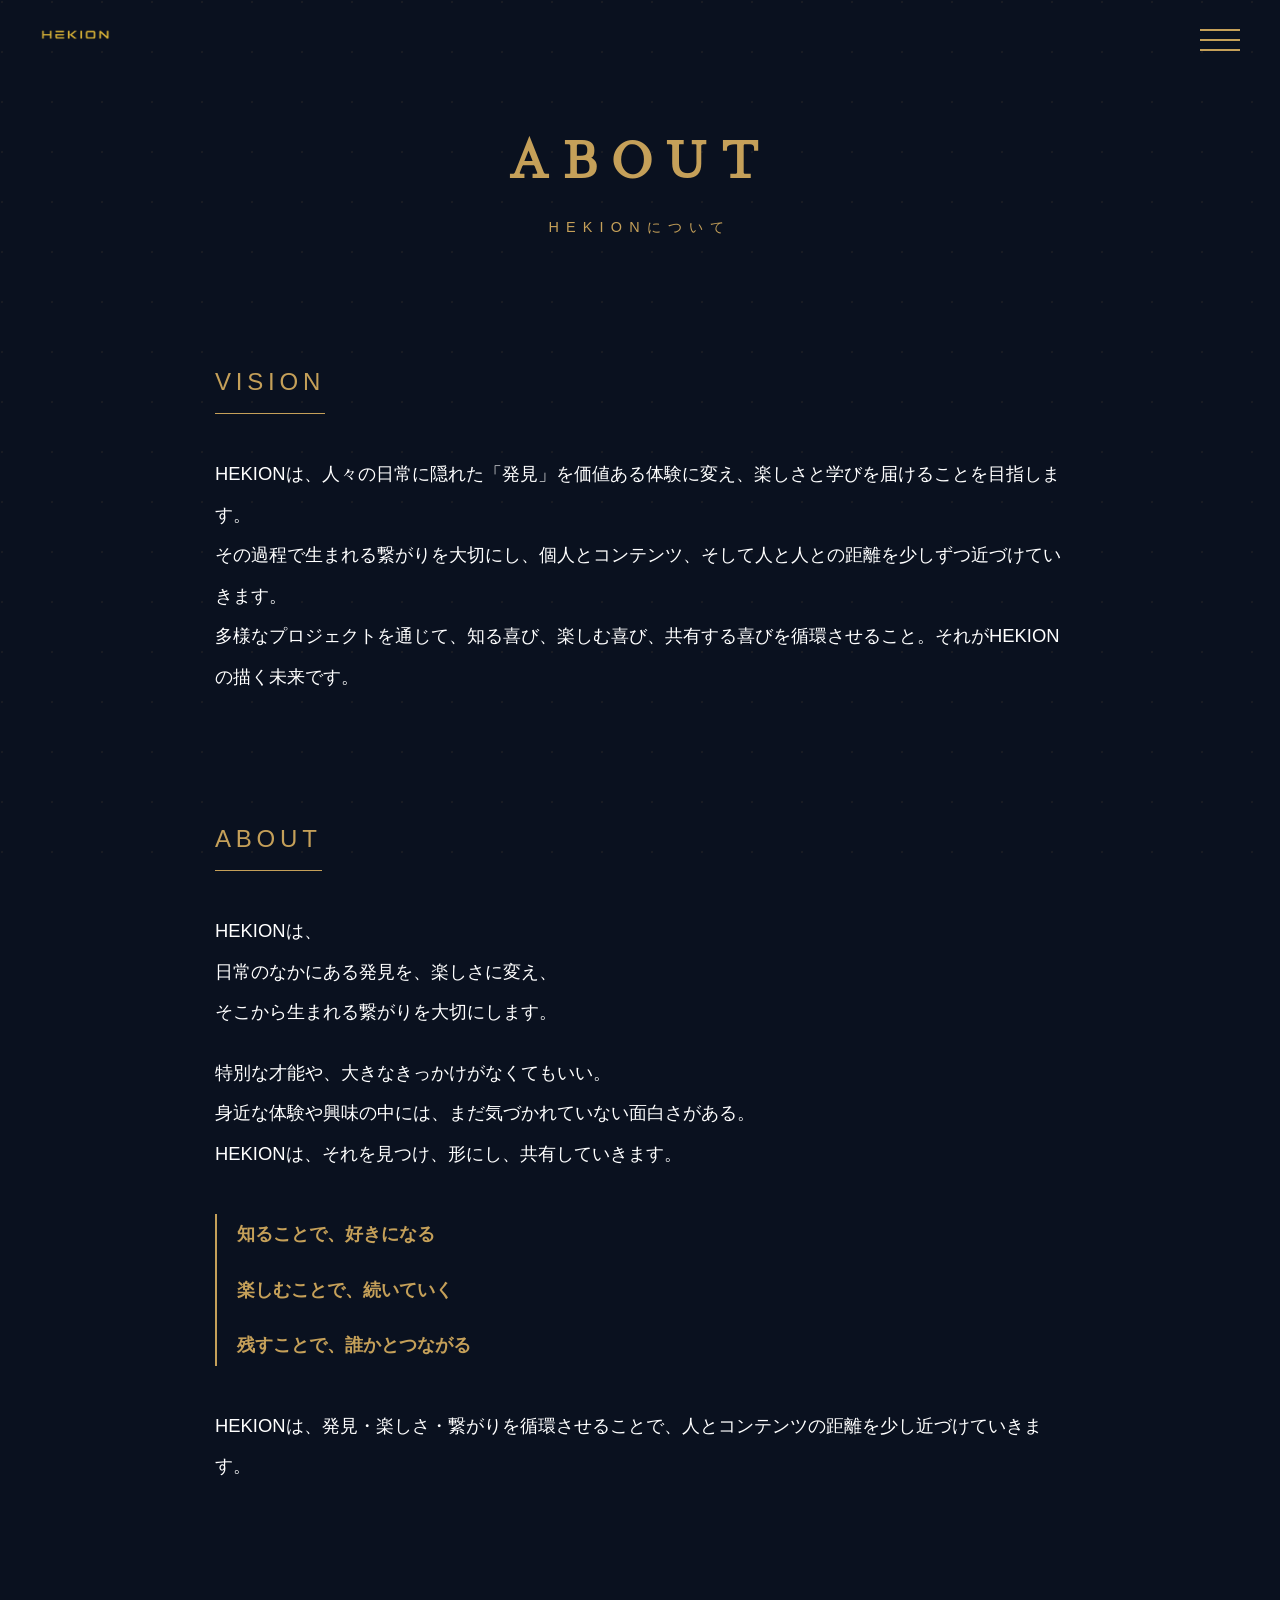
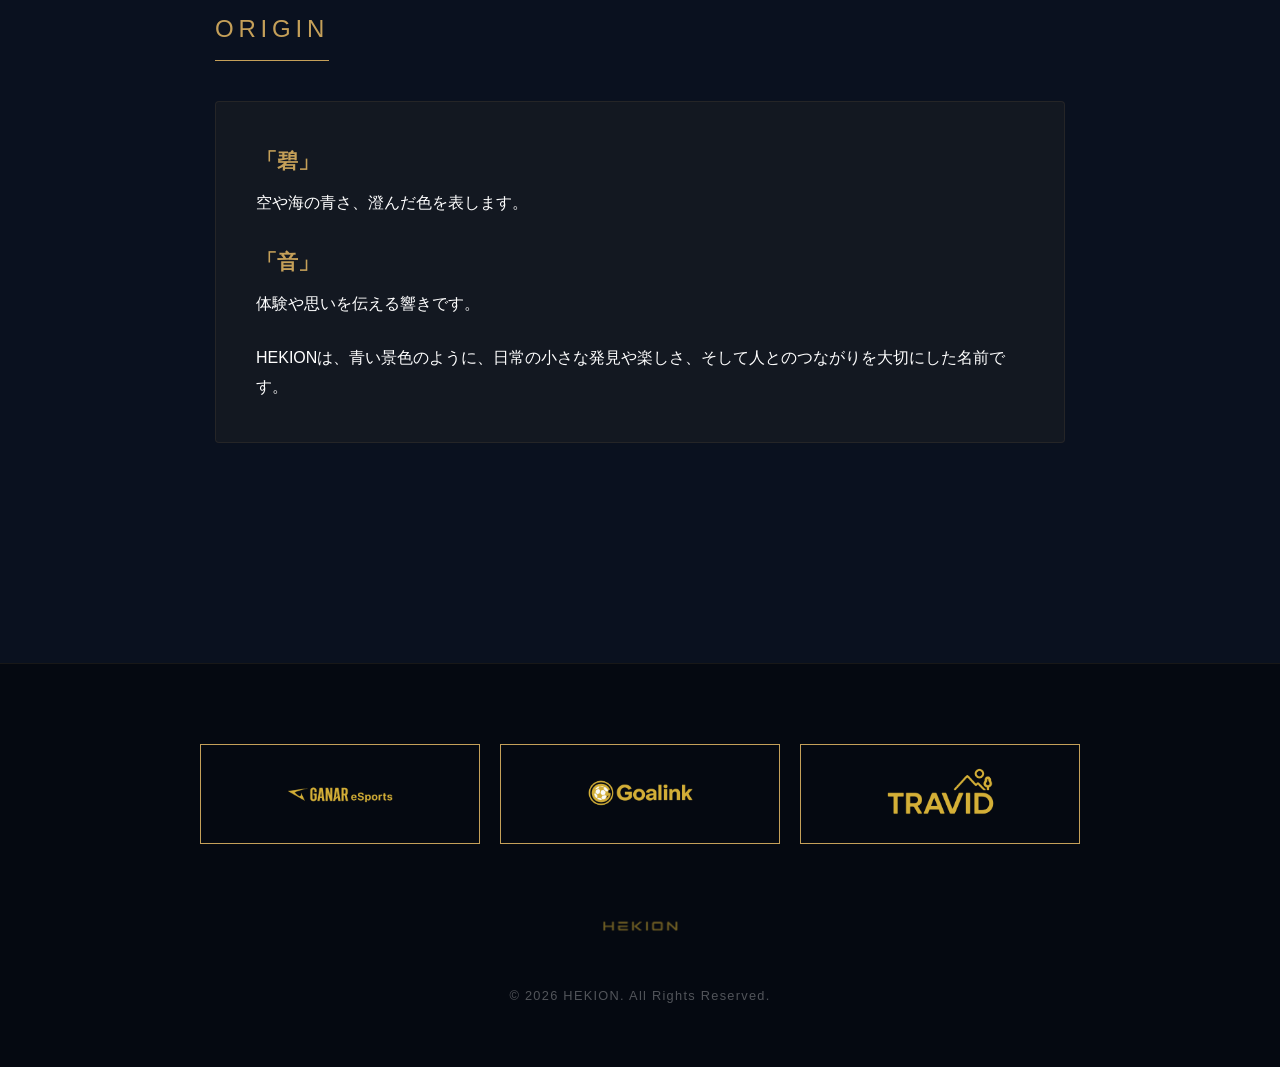
==== about.html @ 166c4e53 "Create about.html" ====
<!DOCTYPE html>
<html lang="ja">
<head>
    <meta charset="UTF-8">
    <meta name="viewport" content="width=device-width, initial-scale=1.0, maximum-scale=1.0, user-scalable=no">
    <title>ABOUT | HEKION公式サイト</title>
    <link rel="stylesheet" href="https://cdnjs.cloudflare.com/ajax/libs/font-awesome/6.0.0/css/all.min.css">
    <link href="https://fonts.googleapis.com/css2?family=Sawarabi+Mincho&display=swap" rel="stylesheet">
    <style>
        :root {
            --bg-navy: #0a111f;
            --gold: #c5a059;
            --white: #ffffff;
            --black: #000000;
            --ease-out-expo: cubic-bezier(0.19, 1, 0.22, 1);
        }

        /* Base Settings */
        * { margin: 0; padding: 0; box-sizing: border-box; outline: none; }
        html { font-size: 16px; scroll-behavior: smooth; }
        body {
            background-color: var(--bg-navy);
            color: var(--white);
            font-family: "Helvetica Neue", Arial, "Hiragino Kaku Gothic ProN", sans-serif;
            overflow-x: hidden;
            line-height: 1.8;
            -webkit-font-smoothing: antialiased;
        }

        .bg-layer { position: fixed; inset: 0; z-index: -1; pointer-events: none; }
        .bg-pattern {
            position: absolute; inset: 0;
            background-image: radial-gradient(circle at 2px 2px, rgba(197, 160, 89, 0.08) 1.5px, transparent 0);
            background-size: 50px 50px;
        }

        /* Header */
        header {
            position: fixed; top: 0; left: 0; width: 100%; height: 80px;
            display: flex; justify-content: space-between; align-items: center;
            padding: 0 40px; z-index: 5000; transition: 0.4s;
        }
        header.scrolled { background: rgba(10, 17, 31, 0.9); backdrop-filter: blur(10px); height: 70px; }
        .header-logo img { height: 40px; cursor: pointer; }

        .menu-open-btn {
            background: none; border: none; cursor: pointer;
            width: 40px; height: 40px; display: flex; flex-direction: column; justify-content: center; gap: 8px;
        }
        .menu-open-btn span { display: block; width: 100%; height: 2px; background: var(--gold); transition: 0.3s; }

        /* Side Menu */
        .side-nav {
            position: fixed; top: 0; right: -100%; width: 100%; max-width: 400px; height: 100vh;
            background: #050911; z-index: 9000; transition: right 0.6s var(--ease-out-expo);
            padding: 100px 40px; box-shadow: -10px 0 30px rgba(0,0,0,0.5);
        }
        .side-nav.active { right: 0; }
        .menu-close-btn {
            position: absolute; top: 30px; right: 30px; background: none; border: none;
            width: 44px; height: 44px; cursor: pointer; display: flex; justify-content: center; align-items: center;
        }
        .menu-close-btn i { color: var(--gold); font-size: 2rem; }
        .side-nav ul { list-style: none; }
        .side-nav li { margin-bottom: 25px; }
        .side-nav a { 
            color: var(--white); text-decoration: none; font-size: 0.95rem; 
            display: flex; align-items: center; justify-content: flex-start;
        }
        .side-nav small { color: var(--gold); opacity: 0.6; margin-left: 15px; font-size: 0.75rem; }
        .side-submenu { padding: 15px 0 0 20px; display: none; }
        .side-submenu.open { display: block; }

        /* Page Header */
        .page-head { width: 100%; height: 40vh; position: relative; display: flex; flex-direction: column; justify-content: center; align-items: center; text-align: center; }
        .page-head h1 { font-family: 'Sawarabi Mincho', serif; font-size: 3rem; color: var(--gold); letter-spacing: 0.3em; margin-bottom: 10px; opacity: 0; transform: translateY(20px); transition: 1s forwards; }
        .page-head p { font-size: 0.9rem; letter-spacing: 0.5em; color: var(--gold); opacity: 0; transform: translateY(20px); transition: 1s 0.3s forwards; }
        .loaded .page-head h1, .loaded .page-head p { opacity: 1; transform: translateY(0); }

        /* Content Area */
        .main-content { max-width: 900px; margin: 0 auto; padding: 0 25px 100px; }
        
        .about-section { margin-bottom: 120px; opacity: 0; transform: translateY(30px); transition: 1s; }
        .about-section.visible { opacity: 1; transform: translateY(0); }
        
        .section-title { font-size: 1.5rem; color: var(--gold); letter-spacing: 0.2em; border-bottom: 1px solid var(--gold); padding-bottom: 10px; display: inline-block; font-weight: 200; margin-bottom: 40px; }
        
        .vision-text { font-size: 1.15rem; font-weight: 300; line-height: 2.2; }
        
        .about-text { font-size: 1.15rem; font-weight: 300; line-height: 2.2; }
        .about-points { list-style: none; margin: 40px 0; padding-left: 20px; border-left: 2px solid var(--gold); }
        .about-points li { margin-bottom: 15px; font-weight: bold; color: var(--gold); }

        .origin-card { background: rgba(197, 160, 89, 0.05); padding: 40px; border-radius: 4px; border: 1px solid rgba(197, 160, 89, 0.1); }
        .origin-item { margin-bottom: 25px; }
        .origin-label { color: var(--gold); font-weight: bold; font-size: 1.3rem; margin-bottom: 10px; display: block; }

        /* Footer */
        footer { background: #050911; padding: 80px 20px 60px; text-align: center; border-top: 1px solid rgba(197, 160, 89, 0.1); }
        .footer-site-links { display: flex; justify-content: center; gap: 20px; margin-bottom: 60px; flex-wrap: wrap; }
        .footer-link-box { width: 280px; height: 100px; border: 1px solid var(--gold); display: flex; justify-content: center; align-items: center; text-decoration: none; transition: 0.4s; padding: 10px; }
        .footer-link-box:hover { background: rgba(197, 160, 89, 0.05); }
        .footer-link-box img { max-height: 80%; max-width: 90%; object-fit: contain; }
        .footer-logo { height: 45px; opacity: 0.5; margin-bottom: 25px; }
        .copyright { font-size: 0.8rem; opacity: 0.3; letter-spacing: 0.1em; }

        .pagetop {
            position: fixed; right: 30px; bottom: 30px; width: 60px; height: 60px;
            background: transparent; border: 2px solid var(--gold); border-radius: 50%;
            display: flex; justify-content: center; align-items: center; z-index: 4000;
            text-decoration: none; transition: 0.4s; opacity: 0; visibility: hidden;
        }
        .pagetop.visible { opacity: 1; visibility: visible; }
        .pagetop::before { content: ""; width: 15px; height: 15px; border-top: 2px solid var(--gold); border-left: 2px solid var(--gold); transform: rotate(45deg) translate(3px, 3px); }

        @media (max-width: 768px) {
            .page-head h1 { font-size: 2.2rem; }
            .vision-text, .about-text { font-size: 1rem; }
            .origin-card { padding: 25px; }
            .footer-site-links { flex-direction: column; align-items: center; }
            .footer-link-box { width: 100%; max-width: 320px; height: 85px; }
        }
    </style>
</head>
<body>
    <div class="bg-layer"><div class="bg-pattern"></div></div>

    <header id="header">
        <div class="header-logo" onclick="location.href='index.html'"><img src="gold_hekionlogo.png" alt="HEKION"></div>
        <button class="menu-open-btn" id="openBtn"><span></span><span></span><span></span></button>
    </header>

    <nav class="side-nav" id="sideNav">
        <button class="menu-close-btn" id="closeBtn"><i class="fas fa-times"></i></button>
        <ul>
            <li><a href="index.html">TOP<small>トップ</small></a></li>
            <li><a href="about.html">ABOUT<small>HEKIONについて</small></a></li>
            <li>
                <a href="#" id="toggleProjects">PROJECTS<small>事業紹介</small> <i class="fas fa-chevron-down"></i></a>
                <ul class="side-submenu" id="subMenu">
                    <li><a href="ganar.html">- GANAR</a></li>
                    <li><a href="goalink.html">- Goalink</a></li>
                    <li><a href="travid.html">- TRAVID</a></li>
                </ul>
            </li>
            <li><a href="news.html">NEWS<small>ニュース</small></a></li>
        </ul>
    </nav>

    <div id="page-container">
        <section class="page-head">
            <h1>ABOUT</h1>
            <p>HEKIONについて</p>
        </section>

        <main class="main-content">
            <section class="about-section" id="vision">
                <h2 class="section-title">VISION</h2>
                <div class="vision-text">
                    <p>HEKIONは、人々の日常に隠れた「発見」を価値ある体験に変え、楽しさと学びを届けることを目指します。<br>
                    その過程で生まれる繋がりを大切にし、個人とコンテンツ、そして人と人との距離を少しずつ近づけていきます。<br>
                    多様なプロジェクトを通じて、知る喜び、楽しむ喜び、共有する喜びを循環させること。それがHEKIONの描く未来です。</p>
                </div>
            </section>

            <section class="about-section" id="about">
                <h2 class="section-title">ABOUT</h2>
                <div class="about-text">
                    <p>HEKIONは、<br>
                    日常のなかにある発見を、楽しさに変え、<br>
                    そこから生まれる繋がりを大切にします。</p>
                    <p style="margin-top: 20px;">特別な才能や、大きなきっかけがなくてもいい。<br>
                    身近な体験や興味の中には、まだ気づかれていない面白さがある。<br>
                    HEKIONは、それを見つけ、形にし、共有していきます。</p>
                    
                    <ul class="about-points">
                        <li>知ることで、好きになる</li>
                        <li>楽しむことで、続いていく</li>
                        <li>残すことで、誰かとつながる</li>
                    </ul>
                    
                    <p>HEKIONは、発見・楽しさ・繋がりを循環させることで、人とコンテンツの距離を少し近づけていきます。</p>
                </div>
            </section>

            <section class="about-section" id="origin">
                <h2 class="section-title">ORIGIN</h2>
                <div class="origin-card">
                    <div class="origin-item">
                        <span class="origin-label">「碧」</span>
                        <p>空や海の青さ、澄んだ色を表します。</p>
                    </div>
                    <div class="origin-item">
                        <span class="origin-label">「音」</span>
                        <p>体験や思いを伝える響きです。</p>
                    </div>
                    <div class="origin-text">
                        <p>HEKIONは、青い景色のように、日常の小さな発見や楽しさ、そして人とのつながりを大切にした名前です。</p>
                    </div>
                </div>
            </section>
        </main>
    </div>

    <footer>
        <div class="footer-site-links">
            <a href="https://hekion.github.io/ganar/index.html" class="footer-link-box" target="_blank" rel="noopener noreferrer"><img src="gold_ganarlogo.png" alt="GANAR"></a>
            <a href="https://hekion.github.io/goalinkjp/index.html" class="footer-link-box" target="_blank" rel="noopener noreferrer"><img src="gold_goalinklogo.png" alt="Goalink"></a>
            <a href="https://note.com/travid" class="footer-link-box" target="_blank" rel="noopener noreferrer"><img src="gold_travidlogo.png" alt="TRAVID"></a>
        </div>
        <img src="gold_hekionlogo.png" class="footer-logo">
        <p class="copyright">&copy; 2026 HEKION. All Rights Reserved.</p>
    </footer>

    <a href="#" class="pagetop" id="pageTop"></a>

    <script>
        window.onload = () => {
            document.body.classList.add('loaded');
            
            // スクロールに合わせてセクションをフェードイン
            const observer = new IntersectionObserver((entries) => {
                entries.forEach(entry => {
                    if (entry.isIntersecting) {
                        entry.target.classList.add('visible');
                    }
                });
            }, { threshold: 0.1 });

            document.querySelectorAll('.about-section').forEach(section => {
                observer.observe(section);
            });
        };

        const openBtn = document.getElementById('openBtn');
        const closeBtn = document.getElementById('closeBtn');
        const sideNav = document.getElementById('sideNav');
        const toggleProjects = document.getElementById('toggleProjects');
        const subMenu = document.getElementById('subMenu');
        const pageTop = document.getElementById('pageTop');

        openBtn.onclick = () => sideNav.classList.add('active');
        closeBtn.onclick = () => sideNav.classList.remove('active');
        toggleProjects.onclick = (e) => { e.preventDefault(); subMenu.classList.toggle('open'); };
        
        window.onscroll = () => {
            const header = document.getElementById('header');
            if (window.pageYOffset > 50) header.classList.add('scrolled');
            else header.classList.remove('scrolled');
            
            if (window.pageYOffset > 300) pageTop.classList.add('visible');
            else pageTop.classList.remove('visible');
        };

        pageTop.onclick = (e) => {
            e.preventDefault();
            window.scrollTo({ top: 0, behavior: 'smooth' });
        };
    </script>
</body>
</html>
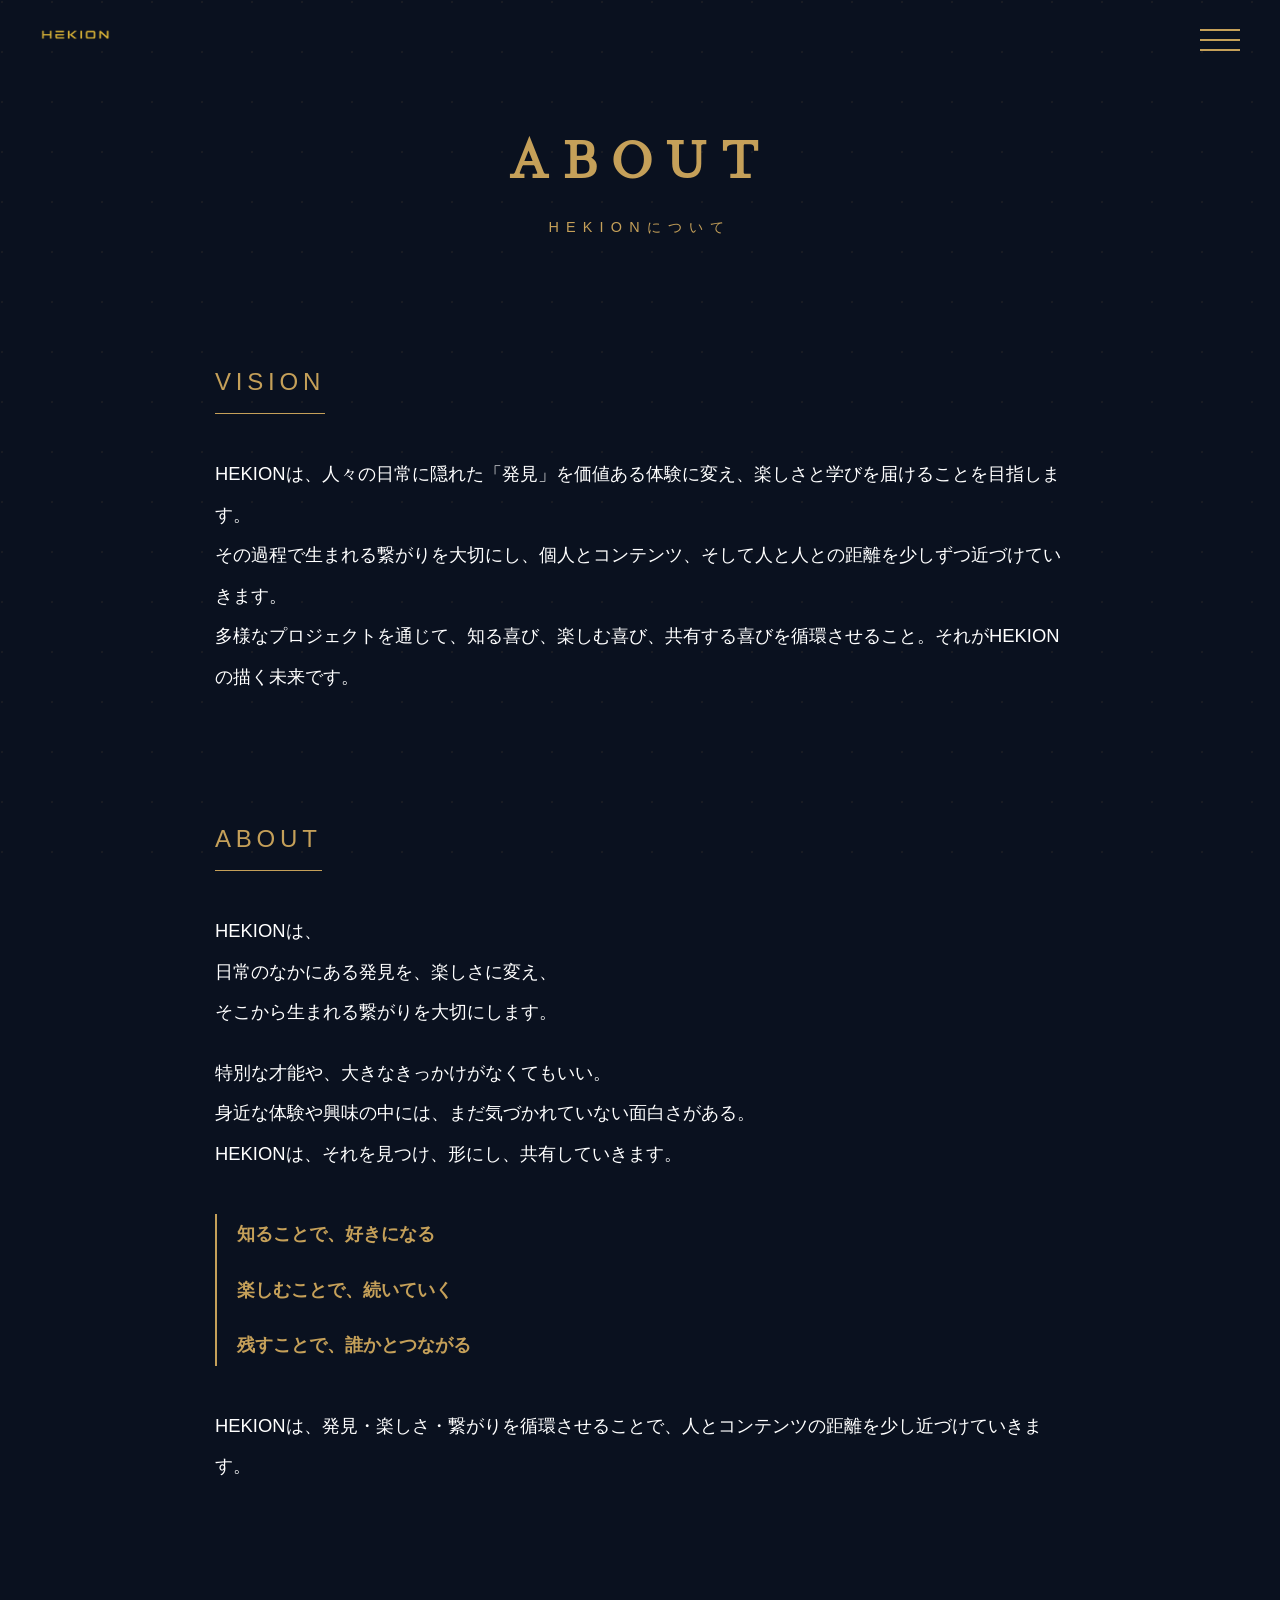
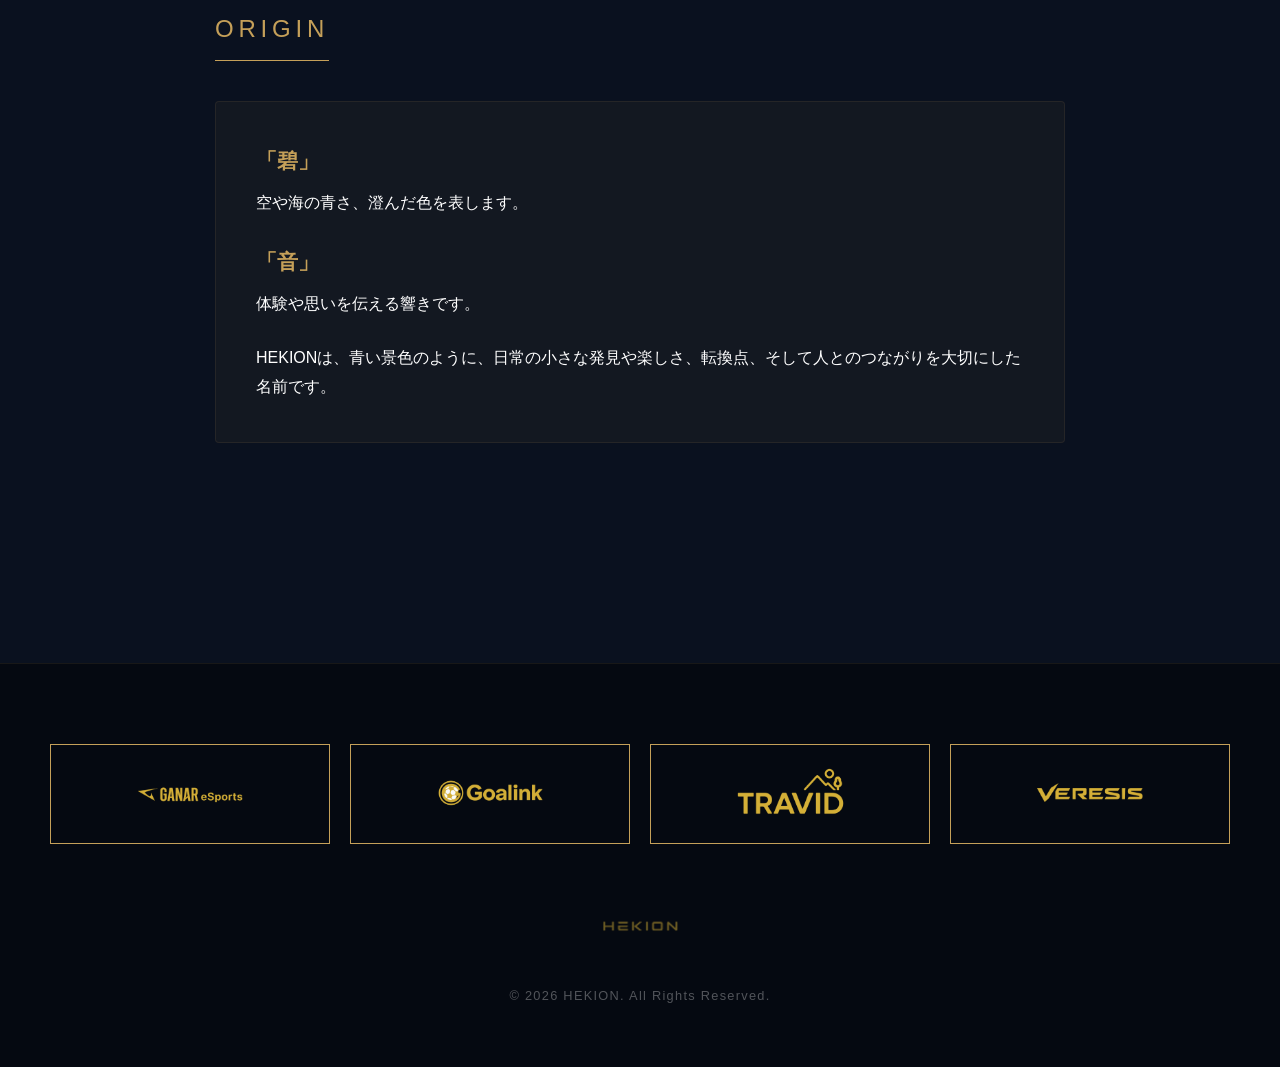
==== commit 2f929c3b: "Update about.html" ====
--- a/about.html
+++ b/about.html
@@ -141,6 +141,7 @@
                     <li><a href="ganar.html">- GANAR</a></li>
                     <li><a href="goalink.html">- Goalink</a></li>
                     <li><a href="travid.html">- TRAVID</a></li>
+                    <li><a href="veresis.html">- VERESIS</a></li>
                 </ul>
             </li>
             <li><a href="news.html">NEWS<small>ニュース</small></a></li>
@@ -195,7 +196,7 @@
                         <p>体験や思いを伝える響きです。</p>
                     </div>
                     <div class="origin-text">
-                        <p>HEKIONは、青い景色のように、日常の小さな発見や楽しさ、そして人とのつながりを大切にした名前です。</p>
+                        <p>HEKIONは、青い景色のように、日常の小さな発見や楽しさ、転換点、そして人とのつながりを大切にした名前です。</p>
                     </div>
                 </div>
             </section>
@@ -207,6 +208,7 @@
             <a href="https://hekion.github.io/ganar/index.html" class="footer-link-box" target="_blank" rel="noopener noreferrer"><img src="gold_ganarlogo.png" alt="GANAR"></a>
             <a href="https://hekion.github.io/goalinkjp/index.html" class="footer-link-box" target="_blank" rel="noopener noreferrer"><img src="gold_goalinklogo.png" alt="Goalink"></a>
             <a href="https://note.com/travid" class="footer-link-box" target="_blank" rel="noopener noreferrer"><img src="gold_travidlogo.png" alt="TRAVID"></a>
+            <a href="https://hekion.github.io/veresis/" class="footer-link-box" target="_blank" rel="noopener noreferrer"><img src="gold_veresislogo.png" alt="VERESIS"></a>
         </div>
         <img src="gold_hekionlogo.png" class="footer-logo">
         <p class="copyright">&copy; 2026 HEKION. All Rights Reserved.</p>
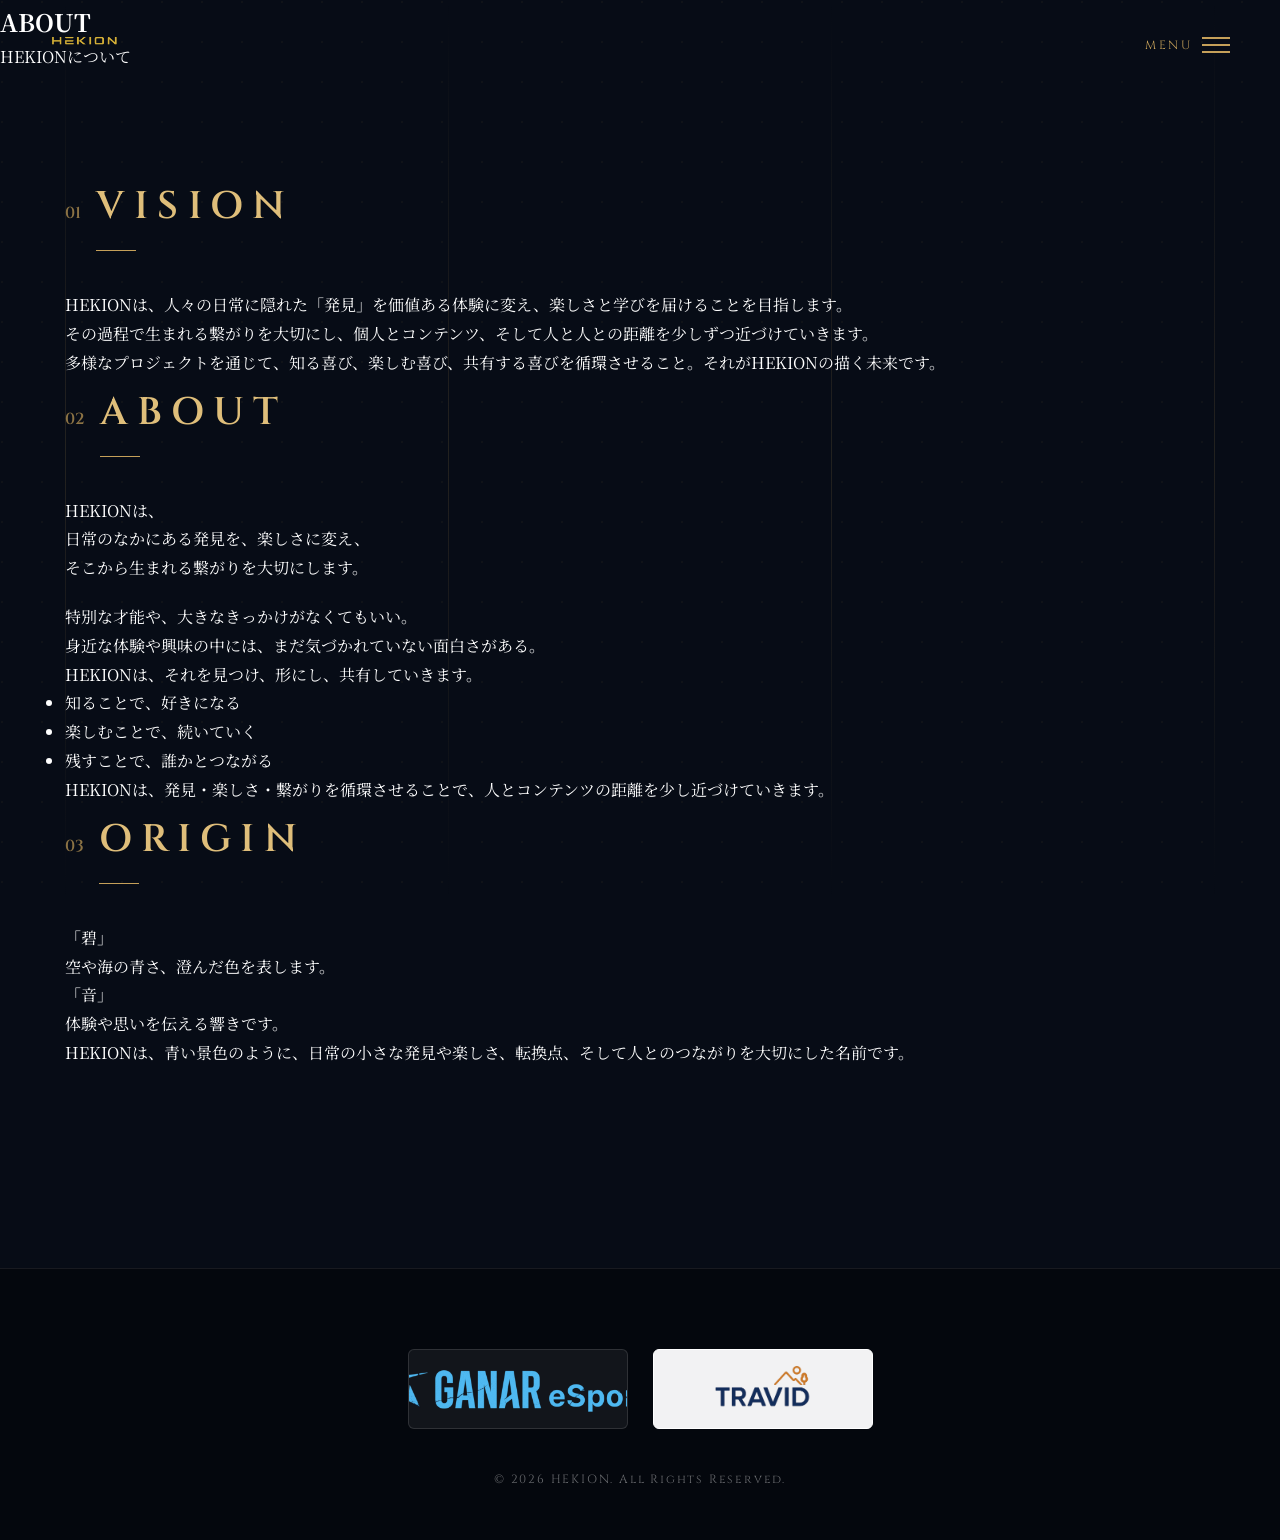
==== commit 3215c7cc: "Refactor about.html for improved layout and performance Updated styles and structure for better orga" ====
--- a/about.html
+++ b/about.html
@@ -5,146 +5,46 @@
     <meta name="viewport" content="width=device-width, initial-scale=1.0, maximum-scale=1.0, user-scalable=no">
     <title>ABOUT | HEKION公式サイト</title>
     <link rel="stylesheet" href="https://cdnjs.cloudflare.com/ajax/libs/font-awesome/6.0.0/css/all.min.css">
-    <link href="https://fonts.googleapis.com/css2?family=Sawarabi+Mincho&display=swap" rel="stylesheet">
-    <style>
-        :root {
-            --bg-navy: #0a111f;
-            --gold: #c5a059;
-            --white: #ffffff;
-            --black: #000000;
-            --ease-out-expo: cubic-bezier(0.19, 1, 0.22, 1);
-        }
-
-        /* Base Settings */
-        * { margin: 0; padding: 0; box-sizing: border-box; outline: none; }
-        html { font-size: 16px; scroll-behavior: smooth; }
-        body {
-            background-color: var(--bg-navy);
-            color: var(--white);
-            font-family: "Helvetica Neue", Arial, "Hiragino Kaku Gothic ProN", sans-serif;
-            overflow-x: hidden;
-            line-height: 1.8;
-            -webkit-font-smoothing: antialiased;
-        }
-
-        .bg-layer { position: fixed; inset: 0; z-index: -1; pointer-events: none; }
-        .bg-pattern {
-            position: absolute; inset: 0;
-            background-image: radial-gradient(circle at 2px 2px, rgba(197, 160, 89, 0.08) 1.5px, transparent 0);
-            background-size: 50px 50px;
-        }
-
-        /* Header */
-        header {
-            position: fixed; top: 0; left: 0; width: 100%; height: 80px;
-            display: flex; justify-content: space-between; align-items: center;
-            padding: 0 40px; z-index: 5000; transition: 0.4s;
-        }
-        header.scrolled { background: rgba(10, 17, 31, 0.9); backdrop-filter: blur(10px); height: 70px; }
-        .header-logo img { height: 40px; cursor: pointer; }
-
-        .menu-open-btn {
-            background: none; border: none; cursor: pointer;
-            width: 40px; height: 40px; display: flex; flex-direction: column; justify-content: center; gap: 8px;
-        }
-        .menu-open-btn span { display: block; width: 100%; height: 2px; background: var(--gold); transition: 0.3s; }
-
-        /* Side Menu */
-        .side-nav {
-            position: fixed; top: 0; right: -100%; width: 100%; max-width: 400px; height: 100vh;
-            background: #050911; z-index: 9000; transition: right 0.6s var(--ease-out-expo);
-            padding: 100px 40px; box-shadow: -10px 0 30px rgba(0,0,0,0.5);
-        }
-        .side-nav.active { right: 0; }
-        .menu-close-btn {
-            position: absolute; top: 30px; right: 30px; background: none; border: none;
-            width: 44px; height: 44px; cursor: pointer; display: flex; justify-content: center; align-items: center;
-        }
-        .menu-close-btn i { color: var(--gold); font-size: 2rem; }
-        .side-nav ul { list-style: none; }
-        .side-nav li { margin-bottom: 25px; }
-        .side-nav a { 
-            color: var(--white); text-decoration: none; font-size: 0.95rem; 
-            display: flex; align-items: center; justify-content: flex-start;
-        }
-        .side-nav small { color: var(--gold); opacity: 0.6; margin-left: 15px; font-size: 0.75rem; }
-        .side-submenu { padding: 15px 0 0 20px; display: none; }
-        .side-submenu.open { display: block; }
-
-        /* Page Header */
-        .page-head { width: 100%; height: 40vh; position: relative; display: flex; flex-direction: column; justify-content: center; align-items: center; text-align: center; }
-        .page-head h1 { font-family: 'Sawarabi Mincho', serif; font-size: 3rem; color: var(--gold); letter-spacing: 0.3em; margin-bottom: 10px; opacity: 0; transform: translateY(20px); transition: 1s forwards; }
-        .page-head p { font-size: 0.9rem; letter-spacing: 0.5em; color: var(--gold); opacity: 0; transform: translateY(20px); transition: 1s 0.3s forwards; }
-        .loaded .page-head h1, .loaded .page-head p { opacity: 1; transform: translateY(0); }
-
-        /* Content Area */
-        .main-content { max-width: 900px; margin: 0 auto; padding: 0 25px 100px; }
-        
-        .about-section { margin-bottom: 120px; opacity: 0; transform: translateY(30px); transition: 1s; }
-        .about-section.visible { opacity: 1; transform: translateY(0); }
-        
-        .section-title { font-size: 1.5rem; color: var(--gold); letter-spacing: 0.2em; border-bottom: 1px solid var(--gold); padding-bottom: 10px; display: inline-block; font-weight: 200; margin-bottom: 40px; }
-        
-        .vision-text { font-size: 1.15rem; font-weight: 300; line-height: 2.2; }
-        
-        .about-text { font-size: 1.15rem; font-weight: 300; line-height: 2.2; }
-        .about-points { list-style: none; margin: 40px 0; padding-left: 20px; border-left: 2px solid var(--gold); }
-        .about-points li { margin-bottom: 15px; font-weight: bold; color: var(--gold); }
-
-        .origin-card { background: rgba(197, 160, 89, 0.05); padding: 40px; border-radius: 4px; border: 1px solid rgba(197, 160, 89, 0.1); }
-        .origin-item { margin-bottom: 25px; }
-        .origin-label { color: var(--gold); font-weight: bold; font-size: 1.3rem; margin-bottom: 10px; display: block; }
-
-        /* Footer */
-        footer { background: #050911; padding: 80px 20px 60px; text-align: center; border-top: 1px solid rgba(197, 160, 89, 0.1); }
-        .footer-site-links { display: flex; justify-content: center; gap: 20px; margin-bottom: 60px; flex-wrap: wrap; }
-        .footer-link-box { width: 280px; height: 100px; border: 1px solid var(--gold); display: flex; justify-content: center; align-items: center; text-decoration: none; transition: 0.4s; padding: 10px; }
-        .footer-link-box:hover { background: rgba(197, 160, 89, 0.05); }
-        .footer-link-box img { max-height: 80%; max-width: 90%; object-fit: contain; }
-        .footer-logo { height: 45px; opacity: 0.5; margin-bottom: 25px; }
-        .copyright { font-size: 0.8rem; opacity: 0.3; letter-spacing: 0.1em; }
-
-        .pagetop {
-            position: fixed; right: 30px; bottom: 30px; width: 60px; height: 60px;
-            background: transparent; border: 2px solid var(--gold); border-radius: 50%;
-            display: flex; justify-content: center; align-items: center; z-index: 4000;
-            text-decoration: none; transition: 0.4s; opacity: 0; visibility: hidden;
-        }
-        .pagetop.visible { opacity: 1; visibility: visible; }
-        .pagetop::before { content: ""; width: 15px; height: 15px; border-top: 2px solid var(--gold); border-left: 2px solid var(--gold); transform: rotate(45deg) translate(3px, 3px); }
-
-        @media (max-width: 768px) {
-            .page-head h1 { font-size: 2.2rem; }
-            .vision-text, .about-text { font-size: 1rem; }
-            .origin-card { padding: 25px; }
-            .footer-site-links { flex-direction: column; align-items: center; }
-            .footer-link-box { width: 100%; max-width: 320px; height: 85px; }
-        }
-    </style>
+    <link rel="preconnect" href="https://fonts.googleapis.com">
+    <link rel="preconnect" href="https://fonts.gstatic.com" crossorigin>
+    <link href="https://fonts.googleapis.com/css2?family=Cinzel:wght@400;600;700&family=Noto+Serif+JP:wght@300;400;600&family=Sawarabi+Mincho&display=swap" rel="stylesheet">
+    <link rel="stylesheet" href="style.css">
 </head>
 <body>
-    <div class="bg-layer"><div class="bg-pattern"></div></div>
+    <div class="bg-layer">
+        <div class="bg-pattern"></div>
+        <div class="bg-lines">
+            <span></span><span></span><span></span><span></span>
+        </div>
+    </div>
+
+    <!-- メニューオープン時の背景オーバーレイ -->
+    <div class="menu-overlay" id="menuOverlay"></div>
 
     <header id="header">
-        <div class="header-logo" onclick="location.href='index.html'"><img src="gold_hekionlogo.png" alt="HEKION"></div>
-        <button class="menu-open-btn" id="openBtn"><span></span><span></span><span></span></button>
+        <div class="header-logo" onclick="location.href='index.html'"><img src="images/logo/gold_hekionlogo.png" alt="HEKION"></div>
+        <button class="menu-open-btn" id="openBtn" aria-label="Menu">
+            <span class="btn-line top"></span>
+            <span class="btn-line mid"></span>
+            <span class="btn-line bot"></span>
+            <span class="btn-label">MENU</span>
+        </button>
     </header>
 
     <nav class="side-nav" id="sideNav">
-        <button class="menu-close-btn" id="closeBtn"><i class="fas fa-times"></i></button>
         <ul>
-            <li><a href="index.html">TOP<small>トップ</small></a></li>
-            <li><a href="about.html">ABOUT<small>HEKIONについて</small></a></li>
-            <li>
+            <li class="nav-item"><a href="index.html">TOP<small>トップ</small></a></li>
+            <li class="nav-item"><a href="about.html">ABOUT<small>HEKIONについて</small></a></li>
+            <li class="nav-item">
                 <a href="#" id="toggleProjects">PROJECTS<small>事業紹介</small> <i class="fas fa-chevron-down"></i></a>
                 <ul class="side-submenu" id="subMenu">
-                    <li><a href="ganar.html">- GANAR</a></li>
-                    <li><a href="goalink.html">- Goalink</a></li>
-                    <li><a href="travid.html">- TRAVID</a></li>
-                    <li><a href="veresis.html">- VERESIS</a></li>
+                    <li><a href="projects/ganar.html">- GANAR</a></li>
+                    <!-- <li><a href="projects/goalink.html">- Goalink</a></li> -->
+                    <li><a href="projects/travid.html">- TRAVID</a></li>
+                    <!-- <li><a href="projects/veresis.html">- VERESIS</a></li> -->
                 </ul>
             </li>
-            <li><a href="news.html">NEWS<small>ニュース</small></a></li>
+            <li class="nav-item"><a href="news.html">NEWS<small>ニュース</small></a></li>
         </ul>
     </nav>
 
@@ -156,7 +56,10 @@
 
         <main class="main-content">
             <section class="about-section" id="vision">
-                <h2 class="section-title">VISION</h2>
+                <div class="section-title-wrap">
+                    <span class="section-num">01</span>
+                    <h2 class="section-title">VISION</h2>
+                </div>
                 <div class="vision-text">
                     <p>HEKIONは、人々の日常に隠れた「発見」を価値ある体験に変え、楽しさと学びを届けることを目指します。<br>
                     その過程で生まれる繋がりを大切にし、個人とコンテンツ、そして人と人との距離を少しずつ近づけていきます。<br>
@@ -165,7 +68,10 @@
             </section>
 
             <section class="about-section" id="about">
-                <h2 class="section-title">ABOUT</h2>
+                <div class="section-title-wrap">
+                    <span class="section-num">02</span>
+                    <h2 class="section-title">ABOUT</h2>
+                </div>
                 <div class="about-text">
                     <p>HEKIONは、<br>
                     日常のなかにある発見を、楽しさに変え、<br>
@@ -185,7 +91,10 @@
             </section>
 
             <section class="about-section" id="origin">
-                <h2 class="section-title">ORIGIN</h2>
+                <div class="section-title-wrap">
+                    <span class="section-num">03</span>
+                    <h2 class="section-title">ORIGIN</h2>
+                </div>
                 <div class="origin-card">
                     <div class="origin-item">
                         <span class="origin-label">「碧」</span>
@@ -204,23 +113,35 @@
     </div>
 
     <footer>
-        <div class="footer-site-links">
-            <a href="https://hekion.github.io/ganar/index.html" class="footer-link-box" target="_blank" rel="noopener noreferrer"><img src="gold_ganarlogo.png" alt="GANAR"></a>
-            <a href="https://hekion.github.io/goalinkjp/index.html" class="footer-link-box" target="_blank" rel="noopener noreferrer"><img src="gold_goalinklogo.png" alt="Goalink"></a>
-            <a href="https://note.com/travid" class="footer-link-box" target="_blank" rel="noopener noreferrer"><img src="gold_travidlogo.png" alt="TRAVID"></a>
-            <a href="https://hekion.github.io/veresis/" class="footer-link-box" target="_blank" rel="noopener noreferrer"><img src="gold_veresislogo.png" alt="VERESIS"></a>
+        <div class="footer-inner">
+            <div class="footer-projects">
+                <a href="https://hekion.github.io/ganar/index.html" class="footer-project-card card-ganar" target="_blank" rel="noopener noreferrer">
+                    <img src="images/logo/ganarlogo.png" alt="GANAR">
+                </a>
+                <!--
+                <a href="https://hekion.github.io/goalinkjp/index.html" class="footer-project-card" target="_blank" rel="noopener noreferrer">
+                    <img src="images/logo/goalinklogo.png" alt="Goalink">
+                </a>
+                -->
+                <a href="https://note.com/travid" class="footer-project-card card-travid" target="_blank" rel="noopener noreferrer">
+                    <img src="images/logo/travidlogo.png" alt="TRAVID">
+                </a>
+                <!--
+                <a href="https://hekion.github.io/veresis/" class="footer-project-card" target="_blank" rel="noopener noreferrer">
+                    <img src="images/logo/veresislogo.png" alt="VERESIS">
+                </a>
+                -->
+            </div>
+
+            <p class="copyright">&copy; 2026 HEKION. All Rights Reserved.</p>
         </div>
-        <img src="gold_hekionlogo.png" class="footer-logo">
-        <p class="copyright">&copy; 2026 HEKION. All Rights Reserved.</p>
     </footer>
 
     <a href="#" class="pagetop" id="pageTop"></a>
 
+    <script src="script.js"></script>
     <script>
-        window.onload = () => {
-            document.body.classList.add('loaded');
-            
-            // スクロールに合わせてセクションをフェードイン
+        document.addEventListener('DOMContentLoaded', () => {
             const observer = new IntersectionObserver((entries) => {
                 entries.forEach(entry => {
                     if (entry.isIntersecting) {
@@ -232,32 +153,7 @@
             document.querySelectorAll('.about-section').forEach(section => {
                 observer.observe(section);
             });
-        };
-
-        const openBtn = document.getElementById('openBtn');
-        const closeBtn = document.getElementById('closeBtn');
-        const sideNav = document.getElementById('sideNav');
-        const toggleProjects = document.getElementById('toggleProjects');
-        const subMenu = document.getElementById('subMenu');
-        const pageTop = document.getElementById('pageTop');
-
-        openBtn.onclick = () => sideNav.classList.add('active');
-        closeBtn.onclick = () => sideNav.classList.remove('active');
-        toggleProjects.onclick = (e) => { e.preventDefault(); subMenu.classList.toggle('open'); };
-        
-        window.onscroll = () => {
-            const header = document.getElementById('header');
-            if (window.pageYOffset > 50) header.classList.add('scrolled');
-            else header.classList.remove('scrolled');
-            
-            if (window.pageYOffset > 300) pageTop.classList.add('visible');
-            else pageTop.classList.remove('visible');
-        };
-
-        pageTop.onclick = (e) => {
-            e.preventDefault();
-            window.scrollTo({ top: 0, behavior: 'smooth' });
-        };
+        });
     </script>
 </body>
 </html>
--- a/style.css
+++ b/style.css
@@ -0,0 +1,361 @@
+:root {
+    --bg-navy: #070c16;
+    --bg-navy-light: #0d1527;
+    --gold: #c5a059;
+    --gold-light: #dfbe7a;
+    --gold-gradient: linear-gradient(135deg, #e4c587 0%, #c5a059 50%, #9e7b39 100%);
+    --white: #ffffff;
+    --black: #050505;
+    --ease-out-expo: cubic-bezier(0.19, 1, 0.22, 1);
+    --font-en: 'Cinzel', serif;
+    --font-ja: 'Noto Serif JP', serif;
+}
+
+/* Base Settings */
+* { margin: 0; padding: 0; box-sizing: border-box; outline: none; }
+html { font-size: 16px; scroll-behavior: smooth; }
+body {
+    background-color: var(--bg-navy);
+    color: var(--white);
+    font-family: var(--font-ja);
+    overflow-x: hidden;
+    line-height: 1.8;
+    -webkit-font-smoothing: antialiased;
+}
+
+/* Background Effects */
+.bg-layer { position: fixed; inset: 0; z-index: -1; pointer-events: none; }
+.bg-pattern {
+    position: absolute; inset: 0;
+    background-image: radial-gradient(circle at 2px 2px, rgba(197, 160, 89, 0.05) 1.5px, transparent 0);
+    background-size: 40px 40px;
+}
+.bg-lines {
+    position: absolute; inset: 0; max-width: 1200px; margin: 0 auto;
+    display: flex; justify-content: space-between; padding: 0 25px; opacity: 0.15;
+}
+.bg-lines span {
+    width: 1px; height: 100%; background: linear-gradient(to bottom, transparent, var(--gold), transparent);
+}
+
+/* Header */
+header {
+    position: fixed; top: 0; left: 0; width: 100%; height: 90px;
+    display: flex; justify-content: space-between; align-items: center;
+    padding: 0 50px; z-index: 9500; transition: all 0.4s var(--ease-out-expo);
+}
+header.scrolled {
+    background: rgba(7, 12, 22, 0.85);
+    backdrop-filter: blur(12px);
+    -webkit-backdrop-filter: blur(12px);
+    height: 70px;
+    border-bottom: 1px solid rgba(197, 160, 89, 0.15);
+}
+.header-logo img { height: 38px; cursor: pointer; transition: opacity 0.3s; }
+.header-logo img:hover { opacity: 0.8; }
+
+/* Hamburger Menu Button */
+.menu-open-btn {
+    background: none; border: none; cursor: pointer;
+    display: flex; align-items: center; justify-content: flex-end;
+    position: relative; width: 80px; height: 40px; z-index: 10000;
+}
+.btn-label {
+    font-family: var(--font-en); font-size: 0.75rem; color: var(--gold);
+    letter-spacing: 0.2em; transition: opacity 0.3s; margin-right: 38px;
+}
+.menu-open-btn .btn-line {
+    position: absolute; right: 0; width: 28px; height: 2px; background: var(--gold);
+    transition: transform 0.4s var(--ease-out-expo), opacity 0.3s;
+}
+.menu-open-btn .top { transform: translateY(-7px); }
+.menu-open-btn .mid { transform: translateY(0); }
+.menu-open-btn .bot { transform: translateY(7px); }
+
+/* Hamburger Active Transform to X */
+.menu-open-btn.active .top { transform: translateY(0) rotate(45deg); }
+.menu-open-btn.active .mid { opacity: 0; transform: translateX(10px); }
+.menu-open-btn.active .bot { transform: translateY(0) rotate(-45deg); }
+.menu-open-btn.active .btn-label { opacity: 0; }
+
+/* Side Menu & Overlay */
+.menu-overlay {
+    position: fixed; inset: 0; background: rgba(0, 0, 0, 0.65);
+    backdrop-filter: blur(5px); z-index: 8900; opacity: 0; visibility: hidden;
+    transition: all 0.5s var(--ease-out-expo);
+}
+.menu-overlay.active { opacity: 1; visibility: visible; }
+
+.side-nav {
+    position: fixed; top: 0; right: -100%; width: 100%; max-width: 450px; height: 100vh;
+    background: #04070d; z-index: 9000; transition: right 0.6s var(--ease-out-expo);
+    padding: 140px 60px; box-shadow: -20px 0 50px rgba(0,0,0,0.8);
+    border-left: 1px solid rgba(197, 160, 89, 0.2);
+}
+.side-nav.active { right: 0; }
+.side-nav ul { list-style: none; }
+.side-nav .nav-item {
+    margin-bottom: 32px; opacity: 0; transform: translateY(20px);
+    transition: all 0.5s var(--ease-out-expo);
+}
+.side-nav.active .nav-item { opacity: 1; transform: translateY(0); }
+.side-nav.active .nav-item:nth-child(1) { transition-delay: 0.15s; }
+.side-nav.active .nav-item:nth-child(2) { transition-delay: 0.25s; }
+.side-nav.active .nav-item:nth-child(3) { transition-delay: 0.35s; }
+.side-nav.active .nav-item:nth-child(4) { transition-delay: 0.45s; }
+
+.side-nav a { 
+    color: var(--white); text-decoration: none; font-size: 1.15rem; font-family: var(--font-en);
+    letter-spacing: 0.15em; display: flex; align-items: center; transition: color 0.3s;
+}
+.side-nav a:hover { color: var(--gold-light); }
+.side-nav small { color: var(--gold); opacity: 0.7; margin-left: 15px; font-size: 0.75rem; font-family: var(--font-ja); }
+
+.side-submenu { 
+    padding: 15px 0 0 20px; 
+    display: none; 
+}
+.side-submenu.open { 
+    display: block; 
+}
+.side-submenu li {
+    margin-bottom: 12px;
+}
+.side-submenu a {
+    font-size: 0.95rem;
+    color: rgba(255, 255, 255, 0.7);
+}
+.side-nav a i { 
+    margin-left: 10px; 
+    font-size: 0.8rem; 
+    transition: transform 0.3s ease;
+}
+.side-nav a i.rotate {
+    transform: rotate(180deg);
+}
+
+/* Main Visual */
+.mv { width: 100%; height: 100vh; position: relative; display: flex; flex-direction: column; justify-content: center; align-items: center; text-align: center; padding: 0 20px; }
+.mv-bg { position: absolute; inset: 0; background-size: cover; background-position: center; z-index: -1; filter: brightness(0.85); }
+@media (min-width: 769px) { .mv-bg { background-image: url('images/mainvisual/mv_pc_bg.png'); } }
+@media (max-width: 768px) { .mv-bg { background-image: url('images/mainvisual/mv_sp_bg.png'); } }
+.mv-logo { width: 280px; max-width: 70%; margin-bottom: 25px; opacity: 0; transform: translateY(20px); transition: 1.2s 0.3s var(--ease-out-expo); }
+.mv-copy {
+    font-family: 'Sawarabi Mincho', serif;
+    font-size: clamp(1.1rem, 5vw, 2.5rem); 
+    background: var(--gold-gradient); -webkit-background-clip: text; -webkit-text-fill-color: transparent;
+    letter-spacing: 0.5em; font-weight: 400;
+    white-space: nowrap; margin-left: 0.5em; opacity: 0; transform: translateY(20px); transition: 1.2s 0.6s var(--ease-out-expo);
+}
+.loaded .mv-logo, .loaded .mv-copy { opacity: 1; transform: translateY(0); }
+
+/* Content Area */
+.main-content { max-width: 1200px; margin: 0 auto; padding: 100px 25px 60px; }
+
+.section-title-wrap { display: flex; align-items: baseline; gap: 15px; margin-bottom: 40px; }
+.section-num { font-family: var(--font-en); font-size: 1rem; color: var(--gold); opacity: 0.7; font-weight: 600; }
+.section-title { 
+    font-family: var(--font-en);
+    font-size: clamp(1.8rem, 4vw, 2.4rem); color: var(--gold-light); letter-spacing: 0.25em; 
+    font-weight: 600; position: relative; padding-bottom: 10px;
+}
+.section-title::after {
+    content: ""; position: absolute; left: 0; bottom: 0; width: 40px; height: 1px; background: var(--gold);
+}
+
+.concept-body { margin-bottom: 120px; }
+.concept-text { font-size: clamp(1.1rem, 2.5vw, 1.4rem); line-height: 2.2; font-weight: 300; letter-spacing: 0.08em; }
+
+/* Project Section */
+.project-section { margin-bottom: 120px; }
+.project-grid { display: flex; flex-direction: column; gap: 30px; }
+
+.project-card { 
+    position: relative; width: 100%;
+    background: linear-gradient(135deg, rgba(15, 23, 42, 0.85) 0%, rgba(7, 12, 22, 0.95) 100%);
+    border: 1px solid rgba(197, 160, 89, 0.25);
+    border-radius: 6px; overflow: hidden;
+    box-shadow: 0 15px 35px rgba(0,0,0,0.4);
+    transition: all 0.5s var(--ease-out-expo);
+}
+.project-card:hover {
+    border-color: var(--gold);
+    transform: translateY(-4px);
+    box-shadow: 0 20px 45px rgba(197, 160, 89, 0.15);
+}
+
+.card-inner { 
+    padding: 50px 60px; display: flex; align-items: center; 
+    justify-content: space-between; gap: 40px; 
+}
+
+.card-logo-wrap { 
+    width: 240px; height: 110px; display: flex; align-items: center; justify-content: center;
+    background: rgba(255, 255, 255, 0.06);
+    border: 1px solid rgba(255, 255, 255, 0.12);
+    border-radius: 8px; padding: 15px;
+    backdrop-filter: blur(8px);
+    overflow: hidden;
+}
+.card-logo { max-height: 100%; max-width: 100%; object-fit: contain; }
+
+/* GANAR Logo Adjustments (1.75x Height) */
+.card-ganar .card-logo {
+    max-height: 175%;
+    transform: scale(1.75);
+}
+
+/* TRAVID Light Background Card Setup */
+.card-travid .card-logo-wrap {
+    background: rgba(255, 255, 255, 0.95);
+    border: 1px solid rgba(255, 255, 255, 1);
+    box-shadow: 0 4px 15px rgba(0, 0, 0, 0.2);
+}
+
+.card-body-text { flex: 1; display: flex; align-items: center; justify-content: space-between; gap: 30px; }
+.card-desc { font-size: clamp(1.1rem, 2vw, 1.4rem); font-weight: 400; letter-spacing: 0.1em; color: #ffffff; }
+
+.btn-viewmore { 
+    display: inline-flex; align-items: center; gap: 12px;
+    padding: 12px 28px; border: 1px solid var(--gold); text-decoration: none; 
+    font-family: var(--font-en); font-size: 0.85rem; letter-spacing: 0.2em; color: var(--gold-light); 
+    transition: all 0.4s var(--ease-out-expo); background: rgba(197, 160, 89, 0.04);
+    white-space: nowrap;
+}
+.btn-viewmore i { font-size: 0.75rem; transition: transform 0.3s; }
+.btn-viewmore:hover { background: var(--gold); color: var(--bg-navy); }
+.btn-viewmore:hover i { transform: translateX(5px); }
+
+/* News */
+.news-section { margin-top: 100px; }
+.news-loading { opacity: 0.6; font-size: 0.9rem; }
+.news-item { 
+    padding: 25px 0; border-bottom: 1px solid rgba(197, 160, 89, 0.15); 
+    cursor: pointer; display: flex; flex-direction: column; gap: 10px; 
+    transition: transform 0.3s, background 0.3s;
+}
+.news-item:hover { transform: translateX(8px); }
+.news-meta { display: flex; align-items: center; gap: 15px; }
+.news-date { color: var(--gold); font-family: var(--font-en); font-weight: 600; font-size: 0.9rem; letter-spacing: 0.05em; }
+.news-tag { background: var(--gold); color: var(--bg-navy); font-size: 0.65rem; padding: 3px 10px; font-weight: 700; border-radius: 2px; text-transform: uppercase; letter-spacing: 0.1em; }
+.news-text { font-size: 1.05rem; letter-spacing: 0.04em; font-weight: 400; }
+.news-btn-area { margin-top: 40px; }
+
+.btn-news-more { 
+    display: inline-flex; align-items: center; gap: 12px;
+    padding: 10px 25px; border: 1px solid var(--gold); color: var(--gold); 
+    text-decoration: none; font-family: var(--font-en); font-size: 0.85rem; letter-spacing: 0.2em;
+    transition: all 0.3s;
+}
+.btn-news-more:hover { background: rgba(197, 160, 89, 0.1); color: var(--gold-light); }
+.btn-news-more i { font-size: 0.75rem; transition: transform 0.3s; }
+.btn-news-more:hover i { transform: translateX(4px); }
+
+/* Footer */
+footer {
+    background: #04070d;
+    padding: 80px 20px 50px;
+    margin-top: 140px;
+    border-top: 1px solid rgba(255, 255, 255, 0.08);
+}
+
+.footer-inner {
+    max-width: 1000px;
+    margin: 0 auto;
+    display: flex;
+    flex-direction: column;
+    align-items: center;
+}
+
+.footer-projects {
+    display: flex;
+    justify-content: center;
+    align-items: center;
+    gap: 25px;
+    margin-bottom: 40px;
+    flex-wrap: wrap;
+}
+
+.footer-project-card {
+    display: flex;
+    justify-content: center;
+    align-items: center;
+    width: 220px;
+    height: 80px;
+    padding: 12px 20px;
+    background: rgba(255, 255, 255, 0.06);
+    border: 1px solid rgba(255, 255, 255, 0.12);
+    border-radius: 6px;
+    text-decoration: none;
+    transition: all 0.4s var(--ease-out-expo);
+    overflow: hidden;
+}
+
+.footer-project-card:hover {
+    background: rgba(255, 255, 255, 0.12);
+    border-color: rgba(197, 160, 89, 0.5);
+    transform: translateY(-3px);
+}
+
+.footer-project-card img {
+    max-height: 100%;
+    max-width: 100%;
+    object-fit: contain;
+}
+
+/* Footer Specific Adjustments for GANAR & TRAVID */
+.footer-project-card.card-ganar img {
+    max-height: 175%;
+    transform: scale(1.75);
+}
+
+.footer-project-card.card-travid {
+    background: rgba(255, 255, 255, 0.95);
+    border-color: rgba(255, 255, 255, 1);
+}
+
+.copyright {
+    font-family: var(--font-en);
+    font-size: 0.75rem;
+    color: rgba(255, 255, 255, 0.4);
+    letter-spacing: 0.15em;
+}
+
+/* Page Top Button */
+.pagetop {
+    position: fixed; right: 35px; bottom: 35px; width: 50px; height: 50px;
+    background: rgba(7, 12, 22, 0.8); border: 1px solid var(--gold); border-radius: 50%;
+    display: flex; justify-content: center; align-items: center; z-index: 4000;
+    text-decoration: none; transition: all 0.4s; opacity: 0; visibility: hidden;
+    backdrop-filter: blur(5px);
+}
+.pagetop.visible { opacity: 1; visibility: visible; }
+.pagetop:hover { background: var(--gold); }
+.pagetop::before {
+    content: ""; width: 10px; height: 10px; border-top: 1.5px solid var(--gold); border-left: 1.5px solid var(--gold);
+    transform: rotate(45deg) translate(2px, 2px); transition: border-color 0.3s;
+}
+.pagetop:hover::before { border-color: var(--bg-navy); }
+
+/* Scroll Animation */
+.reveal { opacity: 0; transform: translateY(30px); transition: all 0.8s var(--ease-out-expo); }
+.reveal.active { opacity: 1; transform: translateY(0); }
+
+/* Responsive Settings */
+@media (max-width: 768px) {
+    header { padding: 0 25px; height: 75px; }
+    .btn-label { display: none; }
+    .main-content { padding: 60px 20px 40px; }
+    .concept-body { margin-bottom: 80px; }
+    .project-section { margin-bottom: 80px; }
+    
+    .card-inner { flex-direction: column; align-items: flex-start; padding: 35px 25px; gap: 20px; }
+    .card-logo-wrap { width: 100%; height: 80px; }
+    .card-body-text { flex-direction: column; align-items: flex-start; gap: 20px; width: 100%; }
+    .card-desc { font-size: 1.1rem; }
+    
+    footer { padding: 60px 20px 40px; margin-top: 80px; }
+    .footer-projects { gap: 15px; margin-bottom: 30px; }
+    .footer-project-card { width: 100%; max-width: 280px; height: 70px; }
+    .pagetop { right: 20px; bottom: 20px; width: 44px; height: 44px; }
+}
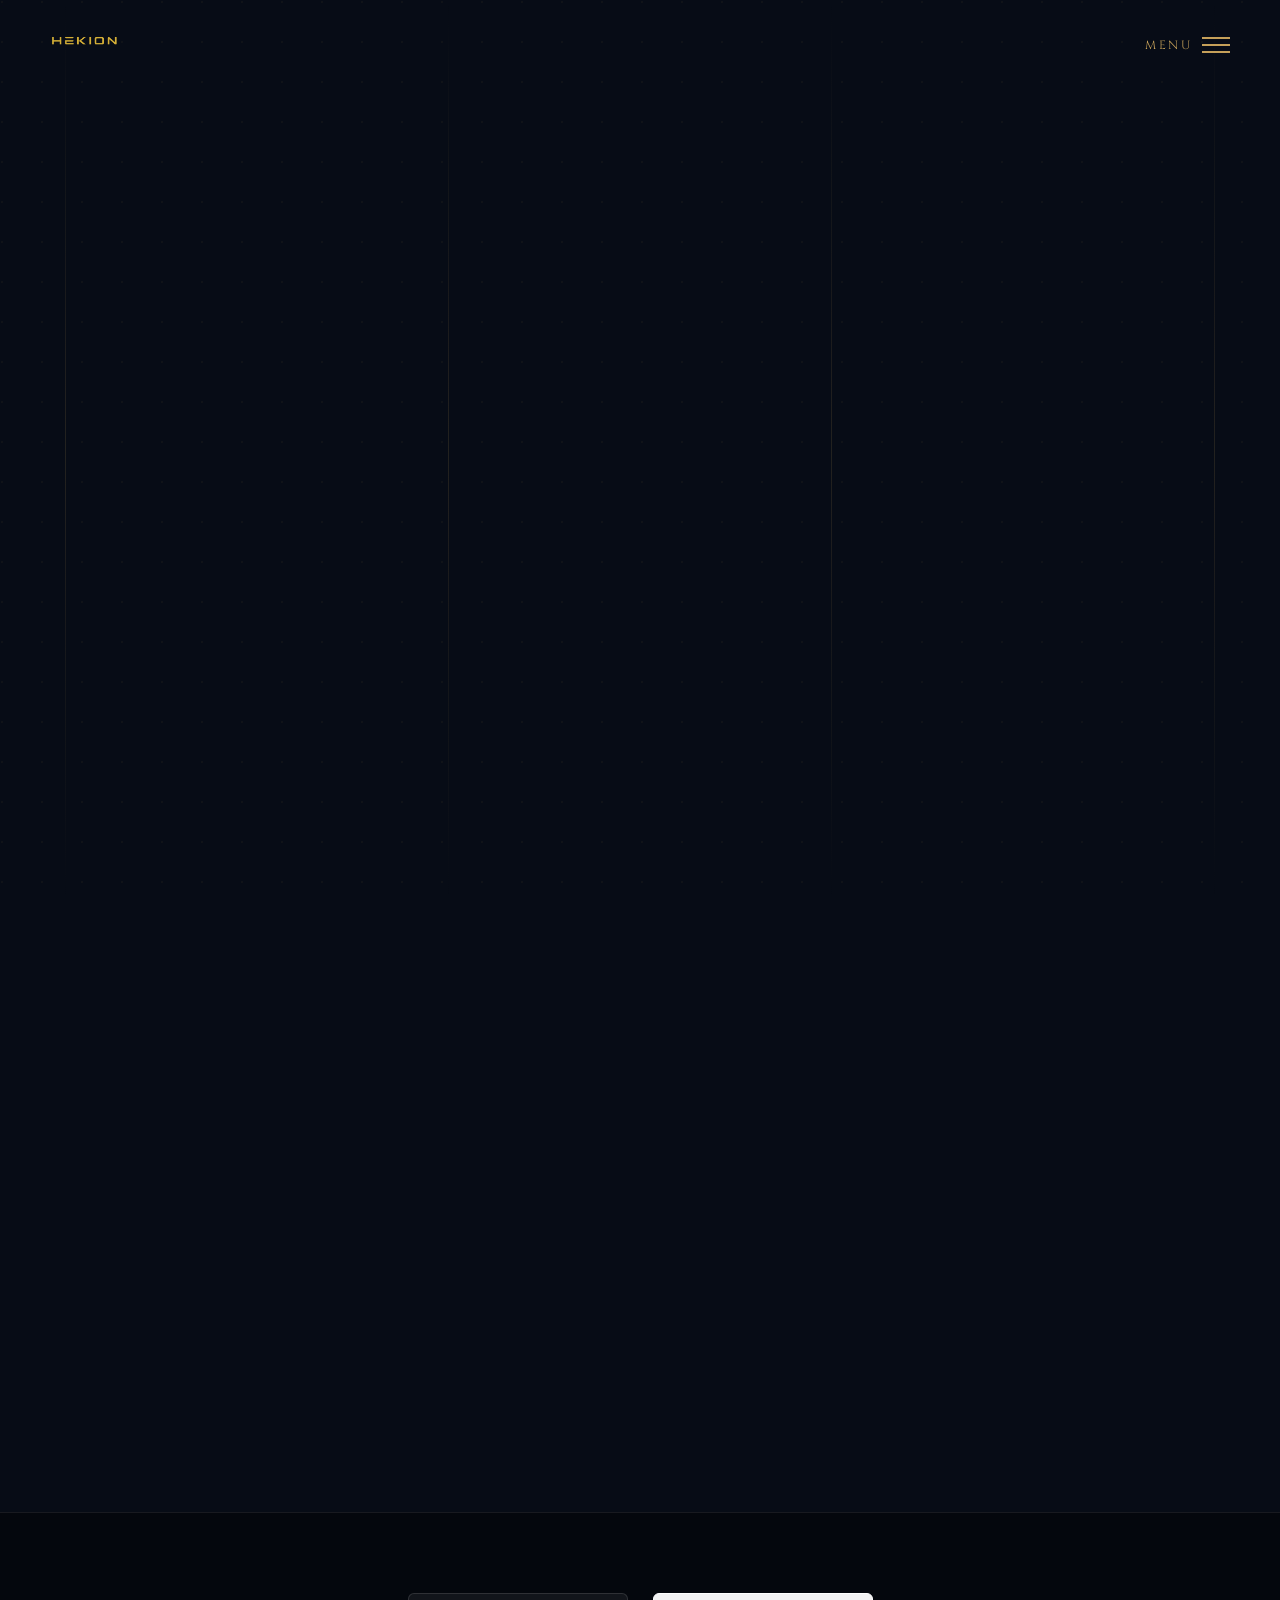
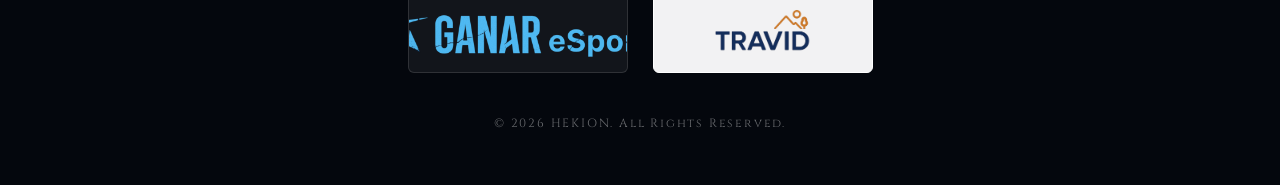
==== commit 8bf6b093: "Refactor ABOUT section and clean up comments Removed commented-out project links and updated the ABO" ====
--- a/about.html
+++ b/about.html
@@ -18,7 +18,6 @@
         </div>
     </div>
 
-    <!-- メニューオープン時の背景オーバーレイ -->
     <div class="menu-overlay" id="menuOverlay"></div>
 
     <header id="header">
@@ -39,9 +38,7 @@
                 <a href="#" id="toggleProjects">PROJECTS<small>事業紹介</small> <i class="fas fa-chevron-down"></i></a>
                 <ul class="side-submenu" id="subMenu">
                     <li><a href="projects/ganar.html">- GANAR</a></li>
-                    <!-- <li><a href="projects/goalink.html">- Goalink</a></li> -->
                     <li><a href="projects/travid.html">- TRAVID</a></li>
-                    <!-- <li><a href="projects/veresis.html">- VERESIS</a></li> -->
                 </ul>
             </li>
             <li class="nav-item"><a href="news.html">NEWS<small>ニュース</small></a></li>
@@ -49,63 +46,34 @@
     </nav>
 
     <div id="page-container">
-        <section class="page-head">
+        <div class="page-head">
             <h1>ABOUT</h1>
             <p>HEKIONについて</p>
-        </section>
+        </div>
 
         <main class="main-content">
-            <section class="about-section" id="vision">
+            <section class="about-section reveal">
                 <div class="section-title-wrap">
                     <span class="section-num">01</span>
                     <h2 class="section-title">VISION</h2>
                 </div>
-                <div class="vision-text">
-                    <p>HEKIONは、人々の日常に隠れた「発見」を価値ある体験に変え、楽しさと学びを届けることを目指します。<br>
-                    その過程で生まれる繋がりを大切にし、個人とコンテンツ、そして人と人との距離を少しずつ近づけていきます。<br>
-                    多様なプロジェクトを通じて、知る喜び、楽しむ喜び、共有する喜びを循環させること。それがHEKIONの描く未来です。</p>
-                </div>
+                <p class="vision-text">
+                    HEKIONは、スポーツ・カルチャー・旅行コンテンツを通じて地域の魅力を再発見し、新しい循環と繋がりを生み出すクリエイティブ組織です。
+                </p>
             </section>
 
-            <section class="about-section" id="about">
+            <section class="about-section reveal">
                 <div class="section-title-wrap">
                     <span class="section-num">02</span>
-                    <h2 class="section-title">ABOUT</h2>
-                </div>
-                <div class="about-text">
-                    <p>HEKIONは、<br>
-                    日常のなかにある発見を、楽しさに変え、<br>
-                    そこから生まれる繋がりを大切にします。</p>
-                    <p style="margin-top: 20px;">特別な才能や、大きなきっかけがなくてもいい。<br>
-                    身近な体験や興味の中には、まだ気づかれていない面白さがある。<br>
-                    HEKIONは、それを見つけ、形にし、共有していきます。</p>
-                    
-                    <ul class="about-points">
-                        <li>知ることで、好きになる</li>
-                        <li>楽しむことで、続いていく</li>
-                        <li>残すことで、誰かとつながる</li>
-                    </ul>
-                    
-                    <p>HEKIONは、発見・楽しさ・繋がりを循環させることで、人とコンテンツの距離を少し近づけていきます。</p>
-                </div>
-            </section>
-
-            <section class="about-section" id="origin">
-                <div class="section-title-wrap">
-                    <span class="section-num">03</span>
                     <h2 class="section-title">ORIGIN</h2>
                 </div>
                 <div class="origin-card">
                     <div class="origin-item">
-                        <span class="origin-label">「碧」</span>
-                        <p>空や海の青さ、澄んだ色を表します。</p>
-                    </div>
-                    <div class="origin-item">
-                        <span class="origin-label">「音」</span>
-                        <p>体験や思いを伝える響きです。</p>
-                    </div>
-                    <div class="origin-text">
-                        <p>HEKIONは、青い景色のように、日常の小さな発見や楽しさ、転換点、そして人とのつながりを大切にした名前です。</p>
+                        <span class="origin-label">碧音（HEKION）</span>
+                        <p class="origin-text">
+                            「碧」は澄み渡る海や深い青を表し、「音」は地域から響き渡る文化や賑わいを意味します。<br>
+                            地域に根ざした静かな熱量を、新しいカタチで全国へ届けていきます。
+                        </p>
                     </div>
                 </div>
             </section>
@@ -118,21 +86,10 @@
                 <a href="https://hekion.github.io/ganar/index.html" class="footer-project-card card-ganar" target="_blank" rel="noopener noreferrer">
                     <img src="images/logo/ganarlogo.png" alt="GANAR">
                 </a>
-                <!--
-                <a href="https://hekion.github.io/goalinkjp/index.html" class="footer-project-card" target="_blank" rel="noopener noreferrer">
-                    <img src="images/logo/goalinklogo.png" alt="Goalink">
-                </a>
-                -->
                 <a href="https://note.com/travid" class="footer-project-card card-travid" target="_blank" rel="noopener noreferrer">
                     <img src="images/logo/travidlogo.png" alt="TRAVID">
                 </a>
-                <!--
-                <a href="https://hekion.github.io/veresis/" class="footer-project-card" target="_blank" rel="noopener noreferrer">
-                    <img src="images/logo/veresislogo.png" alt="VERESIS">
-                </a>
-                -->
             </div>
-
             <p class="copyright">&copy; 2026 HEKION. All Rights Reserved.</p>
         </div>
     </footer>
@@ -140,20 +97,5 @@
     <a href="#" class="pagetop" id="pageTop"></a>
 
     <script src="script.js"></script>
-    <script>
-        document.addEventListener('DOMContentLoaded', () => {
-            const observer = new IntersectionObserver((entries) => {
-                entries.forEach(entry => {
-                    if (entry.isIntersecting) {
-                        entry.target.classList.add('visible');
-                    }
-                });
-            }, { threshold: 0.1 });
-
-            document.querySelectorAll('.about-section').forEach(section => {
-                observer.observe(section);
-            });
-        });
-    </script>
 </body>
 </html>
--- a/style.css
+++ b/style.css
@@ -111,30 +111,14 @@
 .side-nav a:hover { color: var(--gold-light); }
 .side-nav small { color: var(--gold); opacity: 0.7; margin-left: 15px; font-size: 0.75rem; font-family: var(--font-ja); }
 
-.side-submenu { 
-    padding: 15px 0 0 20px; 
-    display: none; 
-}
-.side-submenu.open { 
-    display: block; 
-}
-.side-submenu li {
-    margin-bottom: 12px;
-}
-.side-submenu a {
-    font-size: 0.95rem;
-    color: rgba(255, 255, 255, 0.7);
-}
-.side-nav a i { 
-    margin-left: 10px; 
-    font-size: 0.8rem; 
-    transition: transform 0.3s ease;
-}
-.side-nav a i.rotate {
-    transform: rotate(180deg);
-}
-
-/* Main Visual */
+.side-submenu { padding: 15px 0 0 20px; display: none; }
+.side-submenu.open { display: block; }
+.side-submenu li { margin-bottom: 12px; }
+.side-submenu a { font-size: 0.95rem; color: rgba(255, 255, 255, 0.7); }
+.side-nav a i { margin-left: 10px; font-size: 0.8rem; transition: transform 0.3s ease; }
+.side-nav a i.rotate { transform: rotate(180deg); }
+
+/* Main Visual (Top Page) */
 .mv { width: 100%; height: 100vh; position: relative; display: flex; flex-direction: column; justify-content: center; align-items: center; text-align: center; padding: 0 20px; }
 .mv-bg { position: absolute; inset: 0; background-size: cover; background-position: center; z-index: -1; filter: brightness(0.85); }
 @media (min-width: 769px) { .mv-bg { background-image: url('images/mainvisual/mv_pc_bg.png'); } }
@@ -149,8 +133,14 @@
 }
 .loaded .mv-logo, .loaded .mv-copy { opacity: 1; transform: translateY(0); }
 
+/* Page Header (Sub Pages) */
+.page-head { width: 100%; height: 45vh; position: relative; display: flex; flex-direction: column; justify-content: center; align-items: center; text-align: center; padding-top: 60px; }
+.page-head h1 { font-family: var(--font-en); font-size: clamp(2.2rem, 5vw, 3.5rem); color: var(--gold-light); letter-spacing: 0.25em; margin-bottom: 12px; opacity: 0; transform: translateY(20px); transition: 1.2s var(--ease-out-expo); font-weight: 600; }
+.page-head p { font-family: var(--font-ja); font-size: 0.95rem; letter-spacing: 0.4em; color: var(--gold); opacity: 0; transform: translateY(20px); transition: 1.2s 0.2s var(--ease-out-expo); font-weight: 300; }
+.loaded .page-head h1, .loaded .page-head p { opacity: 1; transform: translateY(0); }
+
 /* Content Area */
-.main-content { max-width: 1200px; margin: 0 auto; padding: 100px 25px 60px; }
+.main-content { max-width: 1200px; margin: 0 auto; padding: 60px 25px 80px; min-height: 60vh; }
 
 .section-title-wrap { display: flex; align-items: baseline; gap: 15px; margin-bottom: 40px; }
 .section-num { font-family: var(--font-en); font-size: 1rem; color: var(--gold); opacity: 0.7; font-weight: 600; }
@@ -226,30 +216,55 @@
 .btn-viewmore:hover { background: var(--gold); color: var(--bg-navy); }
 .btn-viewmore:hover i { transform: translateX(5px); }
 
-/* News */
-.news-section { margin-top: 100px; }
-.news-loading { opacity: 0.6; font-size: 0.9rem; }
+/* ABOUT Page Specific Settings */
+.about-section { margin-bottom: 120px; opacity: 0; transform: translateY(30px); transition: all 0.8s var(--ease-out-expo); }
+.about-section.visible { opacity: 1; transform: translateY(0); }
+
+.vision-text, .about-text { font-size: clamp(1.05rem, 2vw, 1.25rem); font-weight: 300; line-height: 2.2; letter-spacing: 0.05em; }
+.about-points { list-style: none; margin: 40px 0; padding-left: 25px; border-left: 2px solid var(--gold); }
+.about-points li { margin-bottom: 15px; font-weight: 600; color: var(--gold-light); font-size: 1.1rem; }
+
+.origin-card { 
+    background: linear-gradient(135deg, rgba(15, 23, 42, 0.85) 0%, rgba(7, 12, 22, 0.95) 100%);
+    border: 1px solid rgba(197, 160, 89, 0.25);
+    padding: 50px; border-radius: 6px; 
+    box-shadow: 0 15px 35px rgba(0,0,0,0.4);
+}
+.origin-item { margin-bottom: 30px; }
+.origin-label { color: var(--gold); font-weight: 600; font-size: 1.35rem; margin-bottom: 8px; display: block; font-family: 'Sawarabi Mincho', serif; }
+.origin-text { font-size: 1.1rem; font-weight: 300; line-height: 2; margin-top: 20px; }
+
+/* NEWS Page & Filter Area Settings */
+.filter-area { display: flex; justify-content: center; gap: 12px; margin-bottom: 50px; flex-wrap: wrap; }
+.filter-btn {
+    background: transparent; border: 1px solid rgba(197, 160, 89, 0.4); color: var(--white);
+    padding: 8px 22px; font-size: 0.85rem; font-family: var(--font-en); cursor: pointer; transition: all 0.3s var(--ease-out-expo); border-radius: 2px;
+    letter-spacing: 0.15em;
+}
+.filter-btn.active { background: var(--gold); color: var(--bg-navy); border-color: var(--gold); font-weight: 700; }
+.filter-btn:hover:not(.active) { border-color: var(--gold-light); background: rgba(197, 160, 89, 0.1); color: var(--gold-light); }
+
+.news-list { border-top: 1px solid rgba(197, 160, 89, 0.2); }
 .news-item { 
-    padding: 25px 0; border-bottom: 1px solid rgba(197, 160, 89, 0.15); 
-    cursor: pointer; display: flex; flex-direction: column; gap: 10px; 
-    transition: transform 0.3s, background 0.3s;
-}
-.news-item:hover { transform: translateX(8px); }
-.news-meta { display: flex; align-items: center; gap: 15px; }
-.news-date { color: var(--gold); font-family: var(--font-en); font-weight: 600; font-size: 0.9rem; letter-spacing: 0.05em; }
-.news-tag { background: var(--gold); color: var(--bg-navy); font-size: 0.65rem; padding: 3px 10px; font-weight: 700; border-radius: 2px; text-transform: uppercase; letter-spacing: 0.1em; }
-.news-text { font-size: 1.05rem; letter-spacing: 0.04em; font-weight: 400; }
-.news-btn-area { margin-top: 40px; }
-
-.btn-news-more { 
-    display: inline-flex; align-items: center; gap: 12px;
-    padding: 10px 25px; border: 1px solid var(--gold); color: var(--gold); 
-    text-decoration: none; font-family: var(--font-en); font-size: 0.85rem; letter-spacing: 0.2em;
-    transition: all 0.3s;
-}
-.btn-news-more:hover { background: rgba(197, 160, 89, 0.1); color: var(--gold-light); }
-.btn-news-more i { font-size: 0.75rem; transition: transform 0.3s; }
-.btn-news-more:hover i { transform: translateX(4px); }
+    padding: 30px 10px; border-bottom: 1px solid rgba(197, 160, 89, 0.15); 
+    cursor: pointer; transition: all 0.3s var(--ease-out-expo); display: block; text-decoration: none; color: inherit; 
+}
+.news-item:hover { background: rgba(255, 255, 255, 0.03); transform: translateX(6px); }
+.news-meta { display: flex; align-items: center; gap: 15px; margin-bottom: 12px; }
+.news-date { color: var(--gold); font-family: var(--font-en); font-weight: 600; font-size: 0.95rem; letter-spacing: 0.05em; }
+.news-tag { background: var(--gold); color: var(--bg-navy); font-size: 0.65rem; padding: 3px 10px; font-weight: 700; border-radius: 2px; text-transform: uppercase; letter-spacing: 0.1em; font-family: var(--font-en); }
+.news-text { font-size: 1.1rem; font-weight: 300; line-height: 1.6; letter-spacing: 0.04em; }
+
+.pagination { display: flex; justify-content: center; align-items: center; gap: 10px; margin-top: 60px; }
+.page-link {
+    width: 40px; height: 40px; display: flex; justify-content: center; align-items: center;
+    border: 1px solid rgba(197, 160, 89, 0.4); color: var(--white); text-decoration: none; transition: all 0.3s var(--ease-out-expo);
+    font-family: var(--font-en); font-size: 0.9rem;
+}
+.page-link.active { background: var(--gold); color: var(--bg-navy); border-color: var(--gold); font-weight: 700; pointer-events: none; }
+.page-link:hover:not(.active) { border-color: var(--gold-light); background: rgba(197, 160, 89, 0.1); color: var(--gold-light); }
+
+.status-msg { text-align: center; padding: 60px 0; font-size: 1rem; opacity: 0.6; }
 
 /* Footer */
 footer {
@@ -345,7 +360,8 @@
 @media (max-width: 768px) {
     header { padding: 0 25px; height: 75px; }
     .btn-label { display: none; }
-    .main-content { padding: 60px 20px 40px; }
+    .main-content { padding: 40px 20px 60px; }
+    .page-head { height: 35vh; padding-top: 40px; }
     .concept-body { margin-bottom: 80px; }
     .project-section { margin-bottom: 80px; }
     
@@ -354,6 +370,12 @@
     .card-body-text { flex-direction: column; align-items: flex-start; gap: 20px; width: 100%; }
     .card-desc { font-size: 1.1rem; }
     
+    .vision-text, .about-text { font-size: 1rem; }
+    .origin-card { padding: 30px 20px; }
+    
+    .filter-btn { padding: 6px 16px; font-size: 0.8rem; }
+    .news-text { font-size: 1rem; }
+    
     footer { padding: 60px 20px 40px; margin-top: 80px; }
     .footer-projects { gap: 15px; margin-bottom: 30px; }
     .footer-project-card { width: 100%; max-width: 280px; height: 70px; }
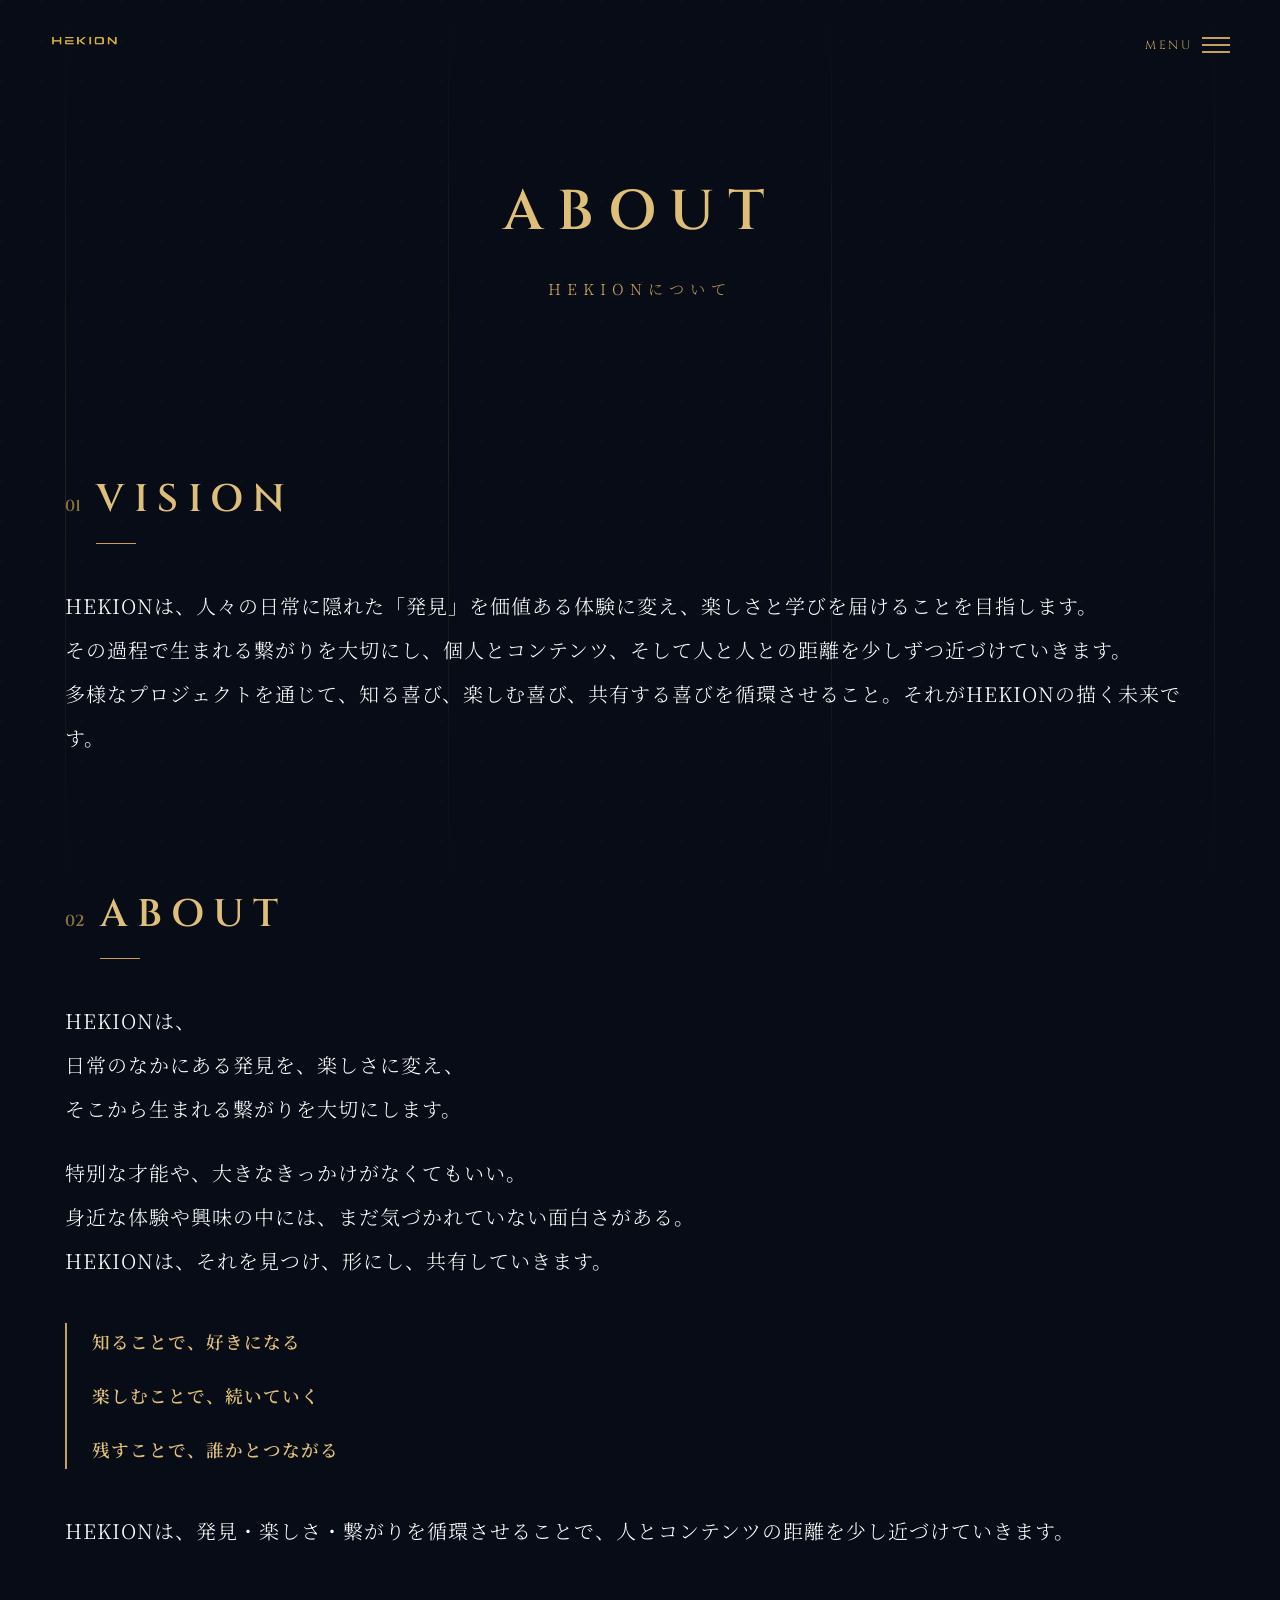
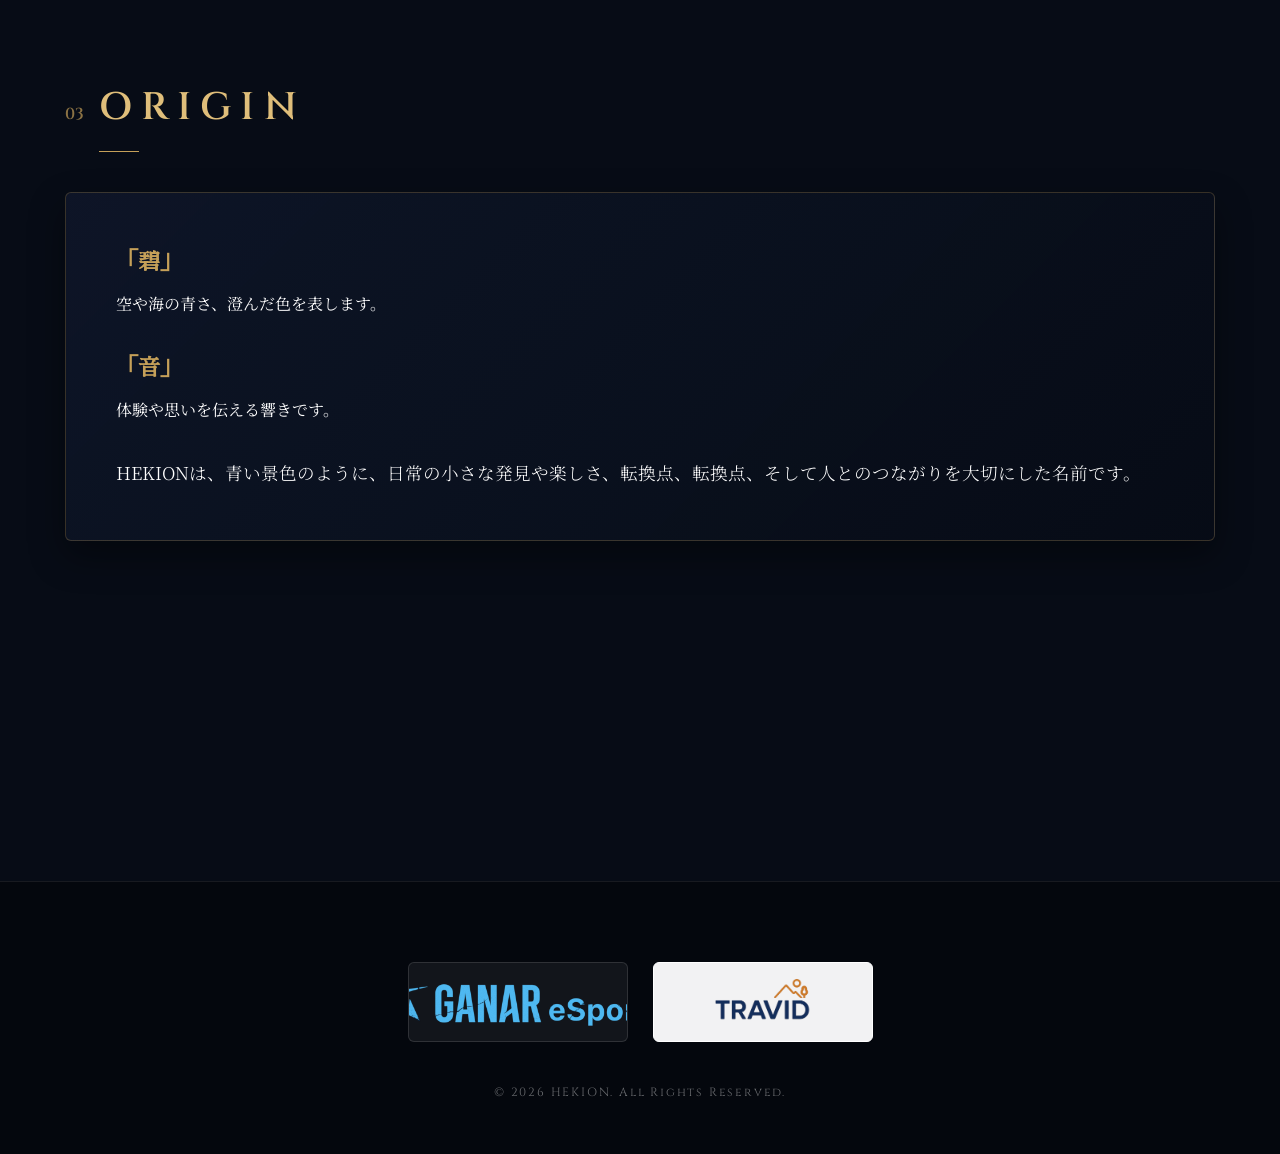
==== commit 40a258d4: "Revise about section and add vision content Updated the about section with new content and structure" ====
--- a/about.html
+++ b/about.html
@@ -18,6 +18,7 @@
         </div>
     </div>
 
+    <!-- メニューオープン時の背景オーバーレイ -->
     <div class="menu-overlay" id="menuOverlay"></div>
 
     <header id="header">
@@ -38,7 +39,9 @@
                 <a href="#" id="toggleProjects">PROJECTS<small>事業紹介</small> <i class="fas fa-chevron-down"></i></a>
                 <ul class="side-submenu" id="subMenu">
                     <li><a href="projects/ganar.html">- GANAR</a></li>
+                    <!-- <li><a href="projects/goalink.html">- Goalink</a></li> -->
                     <li><a href="projects/travid.html">- TRAVID</a></li>
+                    <!-- <li><a href="projects/veresis.html">- VERESIS</a></li> -->
                 </ul>
             </li>
             <li class="nav-item"><a href="news.html">NEWS<small>ニュース</small></a></li>
@@ -46,34 +49,63 @@
     </nav>
 
     <div id="page-container">
-        <div class="page-head">
+        <section class="page-head">
             <h1>ABOUT</h1>
             <p>HEKIONについて</p>
-        </div>
+        </section>
 
         <main class="main-content">
-            <section class="about-section reveal">
+            <section class="about-section reveal" id="vision">
                 <div class="section-title-wrap">
                     <span class="section-num">01</span>
                     <h2 class="section-title">VISION</h2>
                 </div>
-                <p class="vision-text">
-                    HEKIONは、スポーツ・カルチャー・旅行コンテンツを通じて地域の魅力を再発見し、新しい循環と繋がりを生み出すクリエイティブ組織です。
-                </p>
+                <div class="vision-text">
+                    <p>HEKIONは、人々の日常に隠れた「発見」を価値ある体験に変え、楽しさと学びを届けることを目指します。<br>
+                    その過程で生まれる繋がりを大切にし、個人とコンテンツ、そして人と人との距離を少しずつ近づけていきます。<br>
+                    多様なプロジェクトを通じて、知る喜び、楽しむ喜び、共有する喜びを循環させること。それがHEKIONの描く未来です。</p>
+                </div>
             </section>
 
-            <section class="about-section reveal">
+            <section class="about-section reveal" id="about">
                 <div class="section-title-wrap">
                     <span class="section-num">02</span>
+                    <h2 class="section-title">ABOUT</h2>
+                </div>
+                <div class="about-text">
+                    <p>HEKIONは、<br>
+                    日常のなかにある発見を、楽しさに変え、<br>
+                    そこから生まれる繋がりを大切にします。</p>
+                    <p style="margin-top: 20px;">特別な才能や、大きなきっかけがなくてもいい。<br>
+                    身近な体験や興味の中には、まだ気づかれていない面白さがある。<br>
+                    HEKIONは、それを見つけ、形にし、共有していきます。</p>
+                    
+                    <ul class="about-points">
+                        <li>知ることで、好きになる</li>
+                        <li>楽しむことで、続いていく</li>
+                        <li>残すことで、誰かとつながる</li>
+                    </ul>
+                    
+                    <p>HEKIONは、発見・楽しさ・繋がりを循環させることで、人とコンテンツの距離を少し近づけていきます。</p>
+                </div>
+            </section>
+
+            <section class="about-section reveal" id="origin">
+                <div class="section-title-wrap">
+                    <span class="section-num">03</span>
                     <h2 class="section-title">ORIGIN</h2>
                 </div>
                 <div class="origin-card">
                     <div class="origin-item">
-                        <span class="origin-label">碧音（HEKION）</span>
-                        <p class="origin-text">
-                            「碧」は澄み渡る海や深い青を表し、「音」は地域から響き渡る文化や賑わいを意味します。<br>
-                            地域に根ざした静かな熱量を、新しいカタチで全国へ届けていきます。
-                        </p>
+                        <span class="origin-label">「碧」</span>
+                        <p>空や海の青さ、澄んだ色を表します。</p>
+                    </div>
+                    <div class="origin-item">
+                        <span class="origin-label">「音」</span>
+                        <p>体験や思いを伝える響きです。</p>
+                    </div>
+                    <div class="origin-text">
+                        <p>HEKIONは、青い景色のように、日常の小さな発見や楽しさ、転換点、転換点、そして人とのつながりを大切にした名前です。</p>
                     </div>
                 </div>
             </section>
@@ -86,10 +118,21 @@
                 <a href="https://hekion.github.io/ganar/index.html" class="footer-project-card card-ganar" target="_blank" rel="noopener noreferrer">
                     <img src="images/logo/ganarlogo.png" alt="GANAR">
                 </a>
+                <!--
+                <a href="https://hekion.github.io/goalinkjp/index.html" class="footer-project-card" target="_blank" rel="noopener noreferrer">
+                    <img src="images/logo/goalinklogo.png" alt="Goalink">
+                </a>
+                -->
                 <a href="https://note.com/travid" class="footer-project-card card-travid" target="_blank" rel="noopener noreferrer">
                     <img src="images/logo/travidlogo.png" alt="TRAVID">
                 </a>
+                <!--
+                <a href="https://hekion.github.io/veresis/" class="footer-project-card" target="_blank" rel="noopener noreferrer">
+                    <img src="images/logo/veresislogo.png" alt="VERESIS">
+                </a>
+                -->
             </div>
+
             <p class="copyright">&copy; 2026 HEKION. All Rights Reserved.</p>
         </div>
     </footer>
